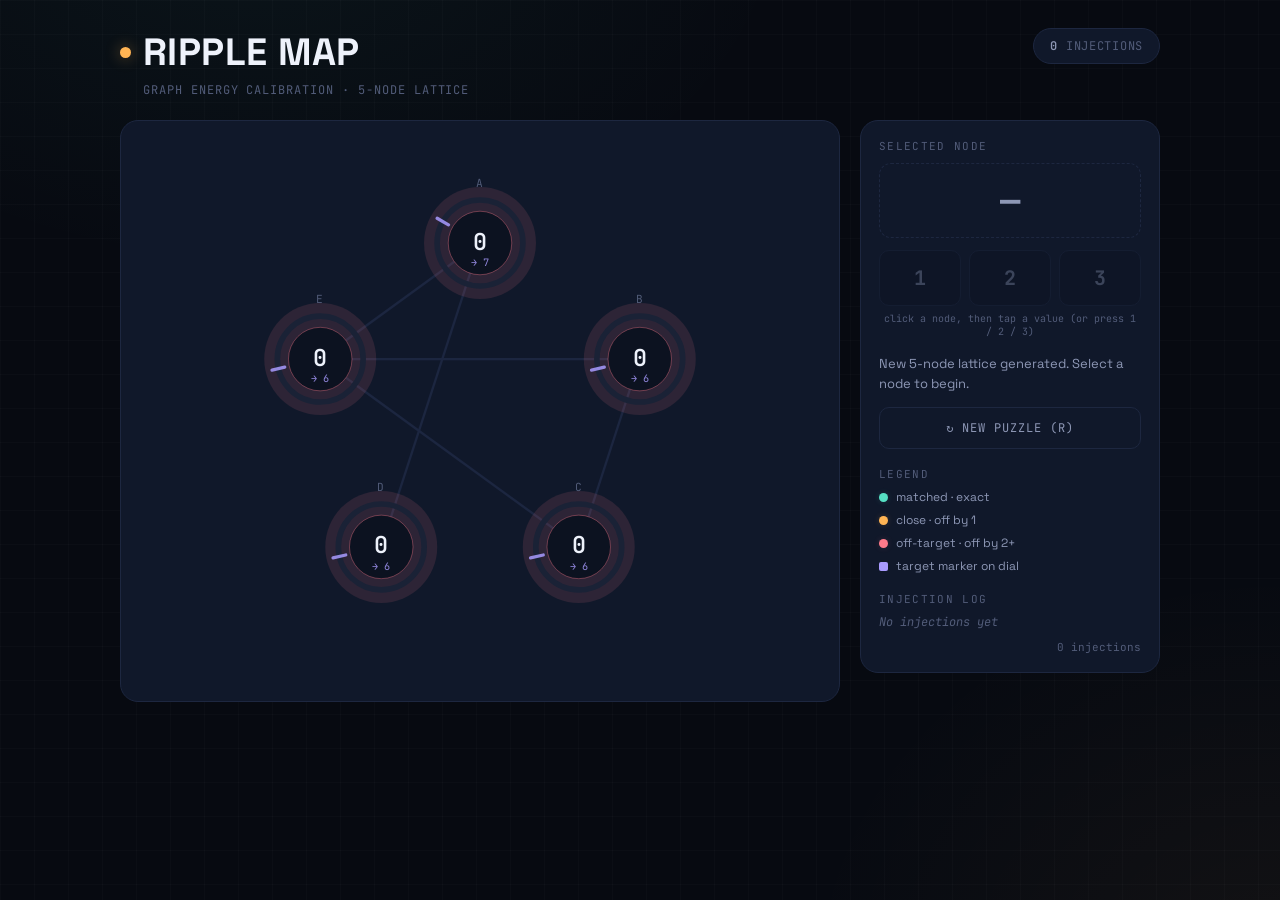
==== game.html @ c406c78c "Prototype" ====
<!DOCTYPE html>
<html lang="en">
<head>
<meta charset="UTF-8">
<meta name="viewport" content="width=device-width, initial-scale=1.0">
<title>RIPPLE MAP — Signal Calibration</title>
<style>
@import url('https://fonts.googleapis.com/css2?family=JetBrains+Mono:wght@400;500;600;700&family=Space+Grotesk:wght@500;600;700&display=swap');

:root{
  --void:#070a11;
  --deep:#0c1220;
  --panel:#10182a;
  --panel-edge:#1d2740;
  --grid:rgba(255,255,255,0.035);
  --hi:#eef2fb;
  --mid:#8d97b5;
  --dim:#525c79;
  --amber:#ffb454;
  --amber-soft:rgba(255,180,84,0.18);
  --cyan:#56e0c4;
  --cyan-soft:rgba(86,224,196,0.16);
  --coral:#ff7a8a;
  --coral-soft:rgba(255,122,138,0.16);
  --violet:#a99bff;
}

*{box-sizing:border-box;}

html,body{
  margin:0;
  min-height:100vh;
  background:
    radial-gradient(ellipse 900px 600px at 20% -10%, rgba(86,224,196,0.05), transparent 60%),
    radial-gradient(ellipse 800px 700px at 100% 110%, rgba(255,180,84,0.05), transparent 60%),
    var(--void);
  color:var(--hi);
  font-family:'Space Grotesk', system-ui, sans-serif;
}

body::before{
  content:"";
  position:fixed; inset:0; pointer-events:none; z-index:0;
  background-image:
    linear-gradient(var(--grid) 1px, transparent 1px),
    linear-gradient(90deg, var(--grid) 1px, transparent 1px);
  background-size:34px 34px;
  opacity:0.6;
}

.shell{
  position:relative; z-index:1;
  max-width:1080px;
  margin:0 auto;
  padding:28px 20px 60px;
}

header{
  display:flex;
  justify-content:space-between;
  align-items:flex-start;
  flex-wrap:wrap;
  gap:14px;
  margin-bottom:22px;
}

.title-block h1{
  margin:0;
  font-size:clamp(26px,4.2vw,38px);
  font-weight:700;
  letter-spacing:0.01em;
  display:flex;
  align-items:center;
  gap:12px;
}
.title-block h1::before{
  content:"";
  width:11px; height:11px; border-radius:50%;
  background:var(--amber);
  box-shadow:0 0 14px 3px var(--amber-soft);
  flex-shrink:0;
}
.title-block p{
  margin:6px 0 0 23px;
  font-family:'JetBrains Mono', monospace;
  font-size:12px;
  letter-spacing:0.08em;
  color:var(--dim);
  text-transform:uppercase;
}

.header-pill{
  font-family:'JetBrains Mono', monospace;
  font-size:12px;
  letter-spacing:0.06em;
  text-transform:uppercase;
  padding:9px 16px;
  border-radius:99px;
  border:1px solid var(--panel-edge);
  background:var(--panel);
  color:var(--dim);
  white-space:nowrap;
}
.header-pill span{ color:var(--mid); font-weight:600; }

/* ---- congrats modal ---- */
.modal-backdrop{
  position:fixed; inset:0; z-index:50;
  background:rgba(5,7,12,0.72);
  backdrop-filter:blur(3px);
  display:flex; align-items:center; justify-content:center;
  opacity:0; pointer-events:none;
  transition:opacity 0.25s;
  padding:20px;
}
.modal-backdrop.show{ opacity:1; pointer-events:auto; }

.modal-card{
  position:relative;
  width:100%; max-width:360px;
  background:var(--panel);
  border:1px solid rgba(86,224,196,0.35);
  border-radius:20px;
  padding:34px 32px 28px;
  text-align:center;
  transform:scale(0.92) translateY(6px);
  transition:transform 0.25s cubic-bezier(.2,.8,.2,1);
  box-shadow:0 0 70px rgba(86,224,196,0.14);
}
.modal-backdrop.show .modal-card{ transform:scale(1) translateY(0); }

.modal-close{
  position:absolute; top:12px; right:14px;
  background:none; border:none;
  color:var(--dim); font-size:20px; line-height:1;
  cursor:pointer; padding:4px;
  transition:color 0.2s;
}
.modal-close:hover{ color:var(--hi); }

.modal-icon{
  width:52px; height:52px; margin:0 auto 16px;
  border-radius:50%;
  background:var(--cyan-soft);
  border:1px solid rgba(86,224,196,0.4);
  color:var(--cyan);
  display:flex; align-items:center; justify-content:center;
  font-size:24px;
}

.modal-card h2{ margin:0 0 6px; font-size:23px; }
.modal-sub{ margin:0 0 22px; color:var(--mid); font-size:13px; line-height:1.5; }

.modal-stats{ display:flex; justify-content:center; gap:30px; margin-bottom:24px; }
.modal-stats .stat-num{
  display:block;
  font-family:'JetBrains Mono', monospace;
  font-size:30px; font-weight:700;
  color:var(--hi);
}
.modal-stats .stat-label{
  display:block; margin-top:4px;
  font-family:'JetBrains Mono', monospace;
  font-size:10px; letter-spacing:0.08em; text-transform:uppercase;
  color:var(--dim);
}

.modal-newpuzzle{
  width:100%;
  font-family:'JetBrains Mono', monospace;
  font-size:12px; letter-spacing:0.06em; text-transform:uppercase;
  padding:13px 0;
  border-radius:10px;
  border:1px solid rgba(86,224,196,0.4);
  background:rgba(86,224,196,0.08);
  color:var(--cyan);
  cursor:pointer;
  transition:background 0.2s;
}
.modal-newpuzzle:hover{ background:rgba(86,224,196,0.16); }

.layout{
  display:grid;
  grid-template-columns: 1fr 300px;
  gap:20px;
}
@media (max-width:760px){
  .layout{ grid-template-columns:1fr; }
  .panel{ order:2; }
  .graph-card{ order:1; }
}

.card{
  background:var(--panel);
  border:1px solid var(--panel-edge);
  border-radius:18px;
  padding:18px;
}

.graph-card{ display:flex; align-items:center; justify-content:center; padding:10px; }
.graph-card svg{ width:100%; height:auto; display:block; max-width:560px; }

/* graph elements */
.edge{ stroke:#1c2640; stroke-width:2.5; transition:stroke 0.25s, stroke-width 0.25s; }
.edge.active{ stroke:var(--amber); stroke-width:3.5; }

.node{ cursor:pointer; }
.node .track{ fill:none; stroke:#1a2236; stroke-width:6; }
.node .arc{
  fill:none; stroke-width:6; stroke-linecap:round;
  stroke:var(--mid);
  transform:rotate(-90deg);
  transition:stroke-dashoffset 0.45s cubic-bezier(.2,.8,.2,1), stroke 0.35s;
}
.node[data-status="good"] .arc{ stroke:var(--cyan); }
.node[data-status="mid"] .arc{ stroke:var(--amber); }
.node[data-status="bad"] .arc{ stroke:var(--coral); }

.node .tick{ stroke:var(--violet); stroke-width:3.5; stroke-linecap:round; opacity:0.85; }
.node .core{ fill:var(--deep); stroke:var(--panel-edge); stroke-width:1; transition:stroke 0.3s; }
.node[data-status="good"] .core{ stroke:rgba(86,224,196,0.4); }
.node[data-status="mid"] .core{ stroke:rgba(255,180,84,0.4); }
.node[data-status="bad"] .core{ stroke:rgba(255,122,138,0.4); }

.node .glow{ fill:var(--mid); opacity:0.12; transition:fill 0.35s; }
.node[data-status="good"] .glow{ fill:var(--cyan); }
.node[data-status="mid"] .glow{ fill:var(--amber); }
.node[data-status="bad"] .glow{ fill:var(--coral); }

.node .label{
  font-family:'JetBrains Mono', monospace;
  letter-spacing:0.1em;
  fill:var(--dim); text-anchor:middle;
}
.node .value{
  font-family:'JetBrains Mono', monospace;
  font-weight:600;
  fill:var(--hi); text-anchor:middle;
}
.node .target{
  font-family:'JetBrains Mono', monospace;
  fill:var(--violet); text-anchor:middle; opacity:0.85;
}

.selection-ring{
  fill:none; stroke:var(--amber); stroke-width:2;
  stroke-dasharray:4 7; opacity:0; transition:opacity 0.2s;
}
.node.selected .selection-ring{ opacity:1; animation:spin 7s linear infinite; }
@keyframes spin{ to{ transform:rotate(360deg); } }

.flash{ fill:var(--amber); opacity:0; pointer-events:none; }
.flash.go{ animation:flashpop 0.55s ease-out; }
@keyframes flashpop{
  0%{ opacity:0.55; transform:scale(0.6); }
  100%{ opacity:0; transform:scale(1.9); }
}

.pulse-dot{
  fill:var(--amber);
  filter:drop-shadow(0 0 5px var(--amber));
  transition:cx linear, cy linear, opacity linear;
}

/* panel */
.panel{ display:flex; flex-direction:column; gap:14px; }

.section-label{
  font-family:'JetBrains Mono', monospace;
  font-size:11px; letter-spacing:0.12em;
  color:var(--dim); text-transform:uppercase;
  margin:0 0 10px;
}

.selected-readout{
  font-family:'JetBrains Mono', monospace;
  font-size:34px; font-weight:700;
  text-align:center;
  color:var(--mid);
  border:1px dashed var(--panel-edge);
  border-radius:12px;
  padding:14px 0;
  margin-bottom:12px;
  transition:color 0.2s, border-color 0.2s;
}
.selected-readout.armed{ color:var(--amber); border-color:rgba(255,180,84,0.4); }

.energy-buttons{ display:grid; grid-template-columns:1fr 1fr 1fr; gap:8px; margin-bottom:6px; }
.energy-buttons button{
  font-family:'JetBrains Mono', monospace;
  font-size:20px; font-weight:700;
  padding:14px 0;
  border-radius:10px;
  border:1px solid var(--panel-edge);
  background:var(--deep);
  color:var(--mid);
  cursor:pointer;
  transition:transform 0.12s, border-color 0.2s, color 0.2s, background 0.2s;
}
.energy-buttons button:disabled{ opacity:0.35; cursor:not-allowed; }
.energy-buttons button:not(:disabled):hover{
  border-color:var(--amber); color:var(--amber); background:rgba(255,180,84,0.06);
}
.energy-buttons button:not(:disabled):active{ transform:scale(0.94); }
.key-hint{
  font-family:'JetBrains Mono', monospace;
  font-size:10px; color:var(--dim); text-align:center; margin:0 0 16px;
}

.message{ font-size:13px; color:var(--mid); line-height:1.5; min-height:38px; margin-bottom:14px; }

.newpuzzle{
  width:100%;
  font-family:'JetBrains Mono', monospace;
  font-size:12px; letter-spacing:0.08em; text-transform:uppercase;
  padding:12px 0;
  border-radius:10px;
  border:1px solid var(--panel-edge);
  background:transparent;
  color:var(--mid);
  cursor:pointer;
  transition:border-color 0.2s, color 0.2s;
  margin-bottom:18px;
}
.newpuzzle:hover{ border-color:var(--violet); color:var(--violet); }

.legend{ display:flex; flex-direction:column; gap:7px; margin-bottom:18px; }
.legend div{ display:flex; align-items:center; gap:8px; font-size:12px; color:var(--mid); }
.legend span.swatch{ width:9px; height:9px; border-radius:50%; flex-shrink:0; }

.log{
  font-family:'JetBrains Mono', monospace;
  font-size:12px;
  color:var(--dim);
  display:flex; flex-direction:column; gap:5px;
  max-height:120px;
  overflow-y:auto;
}
.log div{ display:flex; justify-content:space-between; }
.log div span.n{ color:var(--mid); }
.log .empty{ color:var(--dim); font-style:italic; }

.counter{
  font-family:'JetBrains Mono', monospace;
  font-size:11px; color:var(--dim);
  margin-top:10px;
  text-align:right;
}
</style>
</head>
<body>

<div class="shell">
  <header>
    <div class="title-block">
      <h1>RIPPLE MAP</h1>
      <p>Graph energy calibration · <span id="nodecount">?</span>-node lattice</p>
    </div>
    <div class="header-pill" id="headerPill"><span id="headerInjections">0</span> injections</div>
  </header>

  <div class="layout">
    <div class="card graph-card">
      <svg id="svg" viewBox="0 0 600 600">
        <g id="edges"></g>
        <g id="nodes"></g>
      </svg>
    </div>

    <div class="panel">
      <div class="card">
        <p class="section-label">Selected node</p>
        <div class="selected-readout" id="selreadout">—</div>
        <div class="energy-buttons">
          <button data-val="1" disabled>1</button>
          <button data-val="2" disabled>2</button>
          <button data-val="3" disabled>3</button>
        </div>
        <p class="key-hint">click a node, then tap a value (or press 1 / 2 / 3)</p>
        <div class="message" id="message">Select a node to begin calibration.</div>
        <button class="newpuzzle" id="newpuzzle">↻ New puzzle (R)</button>
        <p class="section-label" style="margin-bottom:8px;">Legend</p>
        <div class="legend">
          <div><span class="swatch" style="background:var(--cyan);box-shadow:0 0 6px var(--cyan-soft)"></span> matched · exact</div>
          <div><span class="swatch" style="background:var(--amber);box-shadow:0 0 6px var(--amber-soft)"></span> close · off by 1</div>
          <div><span class="swatch" style="background:var(--coral);box-shadow:0 0 6px var(--coral-soft)"></span> off-target · off by 2+</div>
          <div><span class="swatch" style="background:var(--violet);border-radius:2px;"></span> target marker on dial</div>
        </div>
        <p class="section-label" style="margin-bottom:8px;">Injection log</p>
        <div class="log" id="log"><div class="empty">No injections yet</div></div>
        <div class="counter" id="counter">0 injections</div>
      </div>
    </div>
  </div>
</div>

<div class="modal-backdrop" id="modalBackdrop">
  <div class="modal-card">
    <button class="modal-close" id="modalClose" aria-label="Close">×</button>
    <div class="modal-icon">✓</div>
    <h2>Calibrated</h2>
    <p class="modal-sub">Every node in the lattice matched its target.</p>
    <div class="modal-stats">
      <div>
        <span class="stat-num" id="statInjections">0</span>
        <span class="stat-label">injections</span>
      </div>
      <div>
        <span class="stat-num" id="statNodes">0</span>
        <span class="stat-label">nodes</span>
      </div>
    </div>
    <button class="modal-newpuzzle" id="modalNewPuzzle">↻ New puzzle</button>
  </div>
</div>

<script>
const MIN_NODES = 5;
const MAX_NODES = 8;
const STAGE_MS = 230;

let LABELS = [];
let EDGES = {};
let POS = {};
let R_OUTER = 46;
let R_CORE = 34;
let CIRC = 2 * Math.PI * R_OUTER;

let target = {}, state = {}, maxScale = 1;
let selected = null;
let injections = 0;
let log = [];
let alreadySolved = false;

function shuffle(arr){
  for(let i=arr.length-1;i>0;i--){
    const j = Math.floor(Math.random()*(i+1));
    [arr[i],arr[j]] = [arr[j],arr[i]];
  }
  return arr;
}

// ---------- graph generation (variable size, randomly connected) ----------
function buildGraphTopology(n){
  const allLetters = "ABCDEFGHIJ";
  const labels = allLetters.slice(0, n).split("");
  const adj = {};
  labels.forEach(l => adj[l] = []);
  const edgeKeys = new Set();

  function addEdge(a,b){
    const key = [a,b].sort().join("-");
    if(edgeKeys.has(key)) return false;
    edgeKeys.add(key);
    adj[a].push(b);
    adj[b].push(a);
    return true;
  }

  // random spanning tree -> guarantees full connectivity
  const order = shuffle([...labels]);
  for(let i=1;i<order.length;i++){
    const a = order[i];
    const b = order[Math.floor(Math.random()*i)];
    addEdge(a,b);
  }

  // sprinkle in extra edges so the graph isn't just a bare tree
  const extra = Math.max(1, Math.floor(n/3));
  let added = 0, attempts = 0;
  while(added < extra && attempts < extra*10){
    attempts++;
    const a = labels[Math.floor(Math.random()*n)];
    const b = labels[Math.floor(Math.random()*n)];
    if(a === b) continue;
    if(addEdge(a,b)) added++;
  }

  return { labels, adj };
}

function computeLayout(labels){
  const n = labels.length;
  const cx = 300, cy = 300;
  const R = Math.min(230, 130 + n*10);
  const pos = {};
  labels.forEach((l,i) => {
    const ang = (i/n)*Math.PI*2 - Math.PI/2;
    pos[l] = { x: cx + R*Math.cos(ang), y: cy + R*Math.sin(ang) };
  });
  return pos;
}

function bfsDist(source){
  const dist = {};
  LABELS.forEach(l => dist[l] = null);
  dist[source] = 0;
  const q = [source];
  while(q.length){
    const u = q.shift();
    for(const v of EDGES[u]){
      if(dist[v] === null){
        dist[v] = dist[u] + 1;
        q.push(v);
      }
    }
  }
  return dist;
}

function bfsParent(source){
  const dist = {}, parent = {};
  LABELS.forEach(l => dist[l] = null);
  dist[source] = 0;
  const q = [source];
  while(q.length){
    const u = q.shift();
    for(const v of EDGES[u]){
      if(dist[v] === null){
        dist[v] = dist[u] + 1;
        parent[v] = u;
        q.push(v);
      }
    }
  }
  return { dist, parent };
}

// linear falloff: each hop away costs exactly 1 unit, floored at 0
function contribution(value, dist){
  return Math.max(value - dist, 0);
}

function applyRipple(obj, node, value){
  const dist = bfsDist(node);
  for(const n of LABELS){
    obj[n] += contribution(value, dist[n]);
  }
}

function generatePuzzle(){
  target = {}; state = {};
  LABELS.forEach(l => { target[l] = 0; state[l] = 0; });

  const injectionCount = LABELS.length + 3;
  for(let i=0;i<injectionCount;i++){
    const node = LABELS[Math.floor(Math.random()*LABELS.length)];
    const val = 1 + Math.floor(Math.random()*3);
    applyRipple(target, node, val);
  }
  maxScale = Math.max(...Object.values(target), 1) * 1.2;
}

function errorOf(n){ return Math.abs(state[n] - target[n]); }
function statusOf(n){
  const e = errorOf(n);
  if(e === 0) return "good";
  if(e === 1) return "mid";
  return "bad";
}
function solved(){ return LABELS.every(n => state[n] === target[n]); }

// ---------- DOM ----------
const svgEdges = document.getElementById("edges");
const svgNodes = document.getElementById("nodes");
const svgRoot = document.getElementById("svg");

function buildGraphDOM(){
  svgEdges.innerHTML = "";
  svgNodes.innerHTML = "";

  // node sizing scales down as the lattice grows, to avoid overlap
  const n = LABELS.length;
  const R = Math.min(230, 130 + n*10);
  const chord = 2 * R * Math.sin(Math.PI / n);
  R_OUTER = Math.max(24, Math.min(46, chord * 0.36));
  R_CORE = R_OUTER * 0.74;
  CIRC = 2 * Math.PI * R_OUTER;
  const scale = R_OUTER / 46;

  const drawn = new Set();
  for(const a of LABELS){
    for(const b of EDGES[a]){
      const key = [a,b].sort().join("-");
      if(drawn.has(key)) continue;
      drawn.add(key);
      const line = document.createElementNS("http://www.w3.org/2000/svg","line");
      line.setAttribute("class","edge");
      line.setAttribute("data-key", key);
      line.setAttribute("x1", POS[a].x); line.setAttribute("y1", POS[a].y);
      line.setAttribute("x2", POS[b].x); line.setAttribute("y2", POS[b].y);
      svgEdges.appendChild(line);
    }
  }

  for(const l of LABELS){
    const {x,y} = POS[l];
    const g = document.createElementNS("http://www.w3.org/2000/svg","g");
    g.setAttribute("class","node");
    g.setAttribute("data-id", l);
    g.setAttribute("transform", `translate(${x},${y})`);

    g.innerHTML = `
      <circle class="glow" r="${R_OUTER+14}"></circle>
      <circle class="selection-ring" r="${R_OUTER+9}"></circle>
      <circle class="track" r="${R_OUTER}"></circle>
      <circle class="arc" r="${R_OUTER}" stroke-dasharray="${CIRC}" stroke-dashoffset="${CIRC}"></circle>
      <line class="tick" x1="0" y1="${-R_OUTER+6}" x2="0" y2="${-R_OUTER-6}"></line>
      <circle class="core" r="${R_CORE}"></circle>
      <circle class="flash" r="${R_CORE}"></circle>
      <text class="label" y="${-R_OUTER-14}" style="font-size:${Math.max(10,12*scale)}px">${l}</text>
      <text class="value" y="${7*scale}" style="font-size:${Math.max(14,25*scale)}px">0</text>
      <text class="target" y="${25*scale}" style="font-size:${Math.max(9,11*scale)}px">→ 0</text>
    `;
    g.addEventListener("click", () => selectNode(l));
    svgNodes.appendChild(g);
  }
}

function angleToPoint(fraction, radius){
  const ang = fraction * Math.PI * 2 - Math.PI/2;
  return { x: radius*Math.cos(ang), y: radius*Math.sin(ang) };
}

function updateNodeVisual(n){
  const g = svgNodes.querySelector(`[data-id="${n}"]`);
  const status = statusOf(n);
  g.setAttribute("data-status", status);

  const fraction = Math.max(0, Math.min(1, state[n] / maxScale));
  g.querySelector(".arc").setAttribute("stroke-dashoffset", CIRC - fraction*CIRC);

  const tFraction = Math.max(0, Math.min(1, target[n] / maxScale));
  const p1 = angleToPoint(tFraction, R_OUTER-7);
  const p2 = angleToPoint(tFraction, R_OUTER+7);
  const tick = g.querySelector(".tick");
  tick.setAttribute("x1", p1.x); tick.setAttribute("y1", p1.y);
  tick.setAttribute("x2", p2.x); tick.setAttribute("y2", p2.y);

  g.querySelector(".value").textContent = state[n];
  g.querySelector(".target").textContent = "→ " + target[n];
}

function updateAll(){
  LABELS.forEach(updateNodeVisual);
}

function showCongrats(){
  document.getElementById("statInjections").textContent = injections;
  document.getElementById("statNodes").textContent = LABELS.length;
  document.getElementById("modalBackdrop").classList.add("show");
}

function hideCongrats(){
  document.getElementById("modalBackdrop").classList.remove("show");
}

function selectNode(n){
  selected = n;
  document.querySelectorAll(".node").forEach(g => {
    g.classList.toggle("selected", g.getAttribute("data-id") === n);
  });
  document.getElementById("selreadout").textContent = n;
  document.getElementById("selreadout").classList.add("armed");
  document.querySelectorAll(".energy-buttons button").forEach(b => b.disabled = false);
  setMessage(`Node ${n} selected. Choose 1, 2, or 3 to inject energy.`);
}

function setMessage(msg){ document.getElementById("message").textContent = msg; }

function flashNode(n){
  const g = svgNodes.querySelector(`[data-id="${n}"]`);
  const flash = g.querySelector(".flash");
  flash.classList.remove("go");
  void flash.offsetWidth;
  flash.classList.add("go");
}

function flashEdge(a,b){
  const key = [a,b].sort().join("-");
  const line = svgEdges.querySelector(`[data-key="${key}"]`);
  if(!line) return;
  line.classList.add("active");
  setTimeout(() => line.classList.remove("active"), STAGE_MS);
}

function spawnPulseDot(a, b, duration){
  const dot = document.createElementNS("http://www.w3.org/2000/svg","circle");
  dot.setAttribute("class","pulse-dot");
  dot.setAttribute("r", Math.max(4, R_OUTER*0.13));
  dot.setAttribute("cx", POS[a].x);
  dot.setAttribute("cy", POS[a].y);
  dot.style.transitionDuration = duration + "ms";
  svgRoot.appendChild(dot);
  requestAnimationFrame(() => {
    dot.setAttribute("cx", POS[b].x);
    dot.setAttribute("cy", POS[b].y);
  });
  setTimeout(() => dot.remove(), duration + 40);
}

function logInjection(node, value){
  injections++;
  log.unshift({node, value});
  if(log.length > 6) log.pop();
  const el = document.getElementById("log");
  el.innerHTML = log.map(item =>
    `<div><span class="n">${item.node}</span><span>+${item.value} energy</span></div>`
  ).join("");
  document.getElementById("counter").textContent = injections + (injections === 1 ? " injection" : " injections");
  document.getElementById("headerInjections").textContent = injections;
}

function inject(node, value){
  const {dist, parent} = bfsParent(node);
  // anything farther than `value` hops gets zero contribution — no point animating it
  const reach = LABELS.filter(n => dist[n] !== null && dist[n] <= value);
  const maxDist = Math.max(...reach.map(n => dist[n]));

  for(const n of reach){
    const d = dist[n];
    setTimeout(() => {
      state[n] += contribution(value, d);
      updateNodeVisual(n);
      flashNode(n);
      if(d > 0) flashEdge(parent[n], n);
    }, d * STAGE_MS);
    if(d > 0){
      setTimeout(() => spawnPulseDot(parent[n], n, STAGE_MS), (d-1) * STAGE_MS);
    }
  }

  logInjection(node, value);

  setTimeout(() => {
    if(solved() && !alreadySolved){
      alreadySolved = true;
      setMessage("Calibrated — every node matches its target.");
      showCongrats();
    } else if(!solved()){
      setMessage(`Injected ${value} energy at node ${node}.`);
    }
  }, maxDist * STAGE_MS + 60);
}

document.querySelectorAll(".energy-buttons button").forEach(btn => {
  btn.addEventListener("click", () => {
    if(selected) inject(selected, parseInt(btn.getAttribute("data-val")));
  });
});

document.getElementById("newpuzzle").addEventListener("click", resetGame);
document.getElementById("modalNewPuzzle").addEventListener("click", resetGame);
document.getElementById("modalClose").addEventListener("click", hideCongrats);
document.getElementById("modalBackdrop").addEventListener("click", (e) => {
  if(e.target.id === "modalBackdrop") hideCongrats();
});

document.addEventListener("keydown", (e) => {
  if(e.key.toLowerCase() === "r"){ resetGame(); return; }
  if(e.key === "Escape"){ hideCongrats(); return; }
  if(["1","2","3"].includes(e.key) && selected){
    inject(selected, parseInt(e.key));
  }
});

function resetGame(){
  const n = MIN_NODES + Math.floor(Math.random() * (MAX_NODES - MIN_NODES + 1));
  const topo = buildGraphTopology(n);
  LABELS = topo.labels;
  EDGES = topo.adj;
  POS = computeLayout(LABELS);

  buildGraphDOM();
  generatePuzzle();

  selected = null;
  injections = 0;
  log = [];
  alreadySolved = false;
  hideCongrats();

  document.getElementById("nodecount").textContent = n;
  document.getElementById("headerInjections").textContent = "0";
  document.getElementById("selreadout").textContent = "—";
  document.getElementById("selreadout").classList.remove("armed");
  document.querySelectorAll(".energy-buttons button").forEach(b => b.disabled = true);
  document.getElementById("log").innerHTML = `<div class="empty">No injections yet</div>`;
  document.getElementById("counter").textContent = "0 injections";
  setMessage(`New ${n}-node lattice generated. Select a node to begin.`);
  updateAll();
}

resetGame();
</script>
</body>
</html>
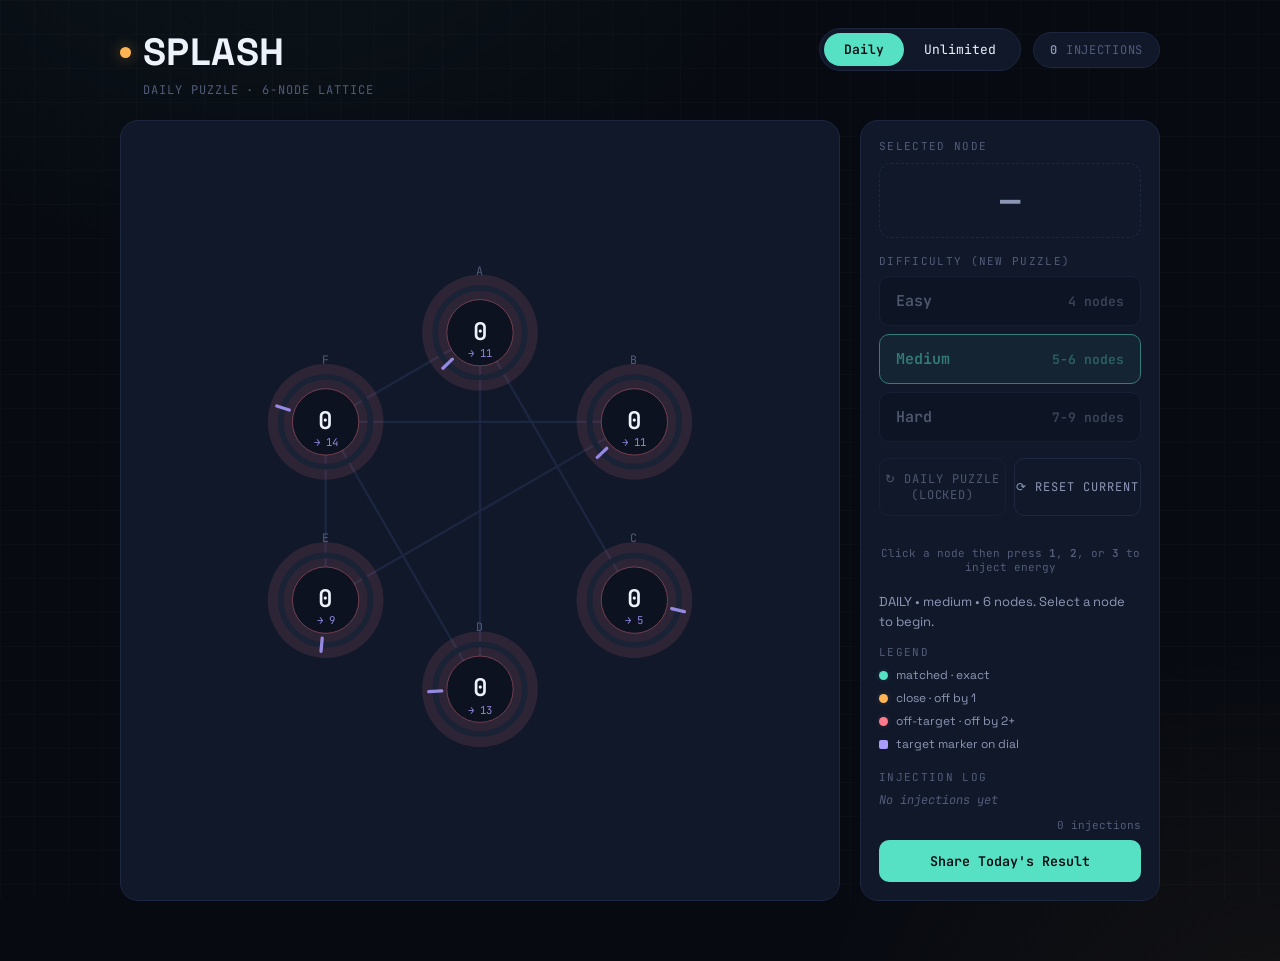
==== commit 8726f07c: "switching" ====
--- a/game.html
+++ b/game.html
@@ -3,7 +3,7 @@
 <head>
 <meta charset="UTF-8">
 <meta name="viewport" content="width=device-width, initial-scale=1.0">
-<title>RIPPLE MAP — Signal Calibration</title>
+<title>SPLASH</title>
 <style>
 @import url('https://fonts.googleapis.com/css2?family=JetBrains+Mono:wght@400;500;600;700&family=Space+Grotesk:wght@500;600;700&display=swap');
 
@@ -89,6 +89,27 @@
   text-transform:uppercase;
 }
 
+.mode-toggle {
+  display: flex;
+  background: var(--panel);
+  border: 1px solid var(--panel-edge);
+  border-radius: 99px;
+  padding: 4px;
+}
+.mode-btn {
+  padding: 8px 20px;
+  border-radius: 99px;
+  font-family: 'JetBrains Mono', monospace;
+  font-size: 13px;
+  cursor: pointer;
+  transition: all 0.2s;
+}
+.mode-btn.active {
+  background: var(--cyan);
+  color: #070a11;
+  font-weight: 600;
+}
+
 .header-pill{
   font-family:'JetBrains Mono', monospace;
   font-size:12px;
@@ -285,29 +306,62 @@
 }
 .selected-readout.armed{ color:var(--amber); border-color:rgba(255,180,84,0.4); }
 
-.energy-buttons{ display:grid; grid-template-columns:1fr 1fr 1fr; gap:8px; margin-bottom:6px; }
-.energy-buttons button{
-  font-family:'JetBrains Mono', monospace;
-  font-size:20px; font-weight:700;
-  padding:14px 0;
+.difficulty-select{
+  display:flex;
+  flex-direction:column;
+  gap:8px;
+  margin-bottom:16px;
+}
+
+.difficulty-btn{
+  font-family:'JetBrains Mono', monospace;
+  font-size:15px;
+  font-weight:600;
+  padding:14px 16px;
   border-radius:10px;
   border:1px solid var(--panel-edge);
   background:var(--deep);
   color:var(--mid);
   cursor:pointer;
-  transition:transform 0.12s, border-color 0.2s, color 0.2s, background 0.2s;
-}
-.energy-buttons button:disabled{ opacity:0.35; cursor:not-allowed; }
-.energy-buttons button:not(:disabled):hover{
-  border-color:var(--amber); color:var(--amber); background:rgba(255,180,84,0.06);
-}
-.energy-buttons button:not(:disabled):active{ transform:scale(0.94); }
-.key-hint{
-  font-family:'JetBrains Mono', monospace;
-  font-size:10px; color:var(--dim); text-align:center; margin:0 0 16px;
-}
-
-.message{ font-size:13px; color:var(--mid); line-height:1.5; min-height:38px; margin-bottom:14px; }
+  transition:all 0.2s;
+  text-align:left;
+  display:flex;
+  justify-content:space-between;
+  align-items:center;
+}
+
+.difficulty-btn:hover{
+  border-color:var(--amber);
+  color:var(--amber);
+  background:rgba(255,180,84,0.06);
+}
+
+.difficulty-btn.active{
+  border-color:var(--cyan);
+  color:var(--cyan);
+  background:rgba(86,224,196,0.12);
+}
+
+.difficulty-btn .nodes{
+  font-size:13px;
+  opacity:0.7;
+}
+
+.energy-hint{
+  font-family:'JetBrains Mono', monospace;
+  font-size:11px;
+  color:var(--dim);
+  text-align:center;
+  margin:12px 0 18px;
+}
+
+.message{ 
+  font-size:13px; 
+  color:var(--mid); 
+  line-height:1.5; 
+  min-height:38px; 
+  margin-bottom:14px; 
+}
 
 .newpuzzle{
   width:100%;
@@ -346,6 +400,19 @@
   margin-top:10px;
   text-align:right;
 }
+
+.share-btn {
+  width: 100%;
+  padding: 12px;
+  background: var(--cyan);
+  color: #070a11;
+  border: none;
+  border-radius: 10px;
+  font-family: 'JetBrains Mono', monospace;
+  font-weight: 600;
+  cursor: pointer;
+  margin-top: 8px;
+}
 </style>
 </head>
 <body>
@@ -353,10 +420,16 @@
 <div class="shell">
   <header>
     <div class="title-block">
-      <h1>RIPPLE MAP</h1>
-      <p>Graph energy calibration · <span id="nodecount">?</span>-node lattice</p>
+      <h1>SPLASH</h1>
+      <p id="modeTitle">Daily Puzzle · <span id="nodecount">?</span>-node lattice</p>
     </div>
-    <div class="header-pill" id="headerPill"><span id="headerInjections">0</span> injections</div>
+    <div style="display:flex; gap:12px; align-items:center;">
+      <div class="mode-toggle" id="modeToggle">
+        <div class="mode-btn active" data-mode="daily">Daily</div>
+        <div class="mode-btn" data-mode="unlimited">Unlimited</div>
+      </div>
+      <div class="header-pill" id="headerPill"><span id="headerInjections">0</span> injections</div>
+    </div>
   </header>
 
   <div class="layout">
@@ -371,14 +444,32 @@
       <div class="card">
         <p class="section-label">Selected node</p>
         <div class="selected-readout" id="selreadout">—</div>
-        <div class="energy-buttons">
-          <button data-val="1" disabled>1</button>
-          <button data-val="2" disabled>2</button>
-          <button data-val="3" disabled>3</button>
+        
+        <p class="section-label" style="margin:16px 0 8px;">Difficulty (New Puzzle)</p>
+        <div class="difficulty-select" id="difficultySelect">
+          <button class="difficulty-btn active" data-diff="easy">
+            <span>Easy</span>
+            <span class="nodes">4 nodes</span>
+          </button>
+          <button class="difficulty-btn" data-diff="medium">
+            <span>Medium</span>
+            <span class="nodes">5-6 nodes</span>
+          </button>
+          <button class="difficulty-btn" data-diff="hard">
+            <span>Hard</span>
+            <span class="nodes">7-9 nodes</span>
+          </button>
         </div>
-        <p class="key-hint">click a node, then tap a value (or press 1 / 2 / 3)</p>
+
+        <div style="display:flex; gap:8px; margin-bottom:12px;">
+            <button class="newpuzzle" id="newpuzzle" style="flex:1">↻ New Puzzle</button>
+            <button class="newpuzzle" id="resetCurrent" style="flex:1">⟳ Reset Current</button>
+        </div>
+
+        <p class="energy-hint">Click a node then press <strong>1</strong>, <strong>2</strong>, or <strong>3</strong> to inject energy</p>
+        
         <div class="message" id="message">Select a node to begin calibration.</div>
-        <button class="newpuzzle" id="newpuzzle">↻ New puzzle (R)</button>
+        
         <p class="section-label" style="margin-bottom:8px;">Legend</p>
         <div class="legend">
           <div><span class="swatch" style="background:var(--cyan);box-shadow:0 0 6px var(--cyan-soft)"></span> matched · exact</div>
@@ -386,9 +477,12 @@
           <div><span class="swatch" style="background:var(--coral);box-shadow:0 0 6px var(--coral-soft)"></span> off-target · off by 2+</div>
           <div><span class="swatch" style="background:var(--violet);border-radius:2px;"></span> target marker on dial</div>
         </div>
+        
         <p class="section-label" style="margin-bottom:8px;">Injection log</p>
         <div class="log" id="log"><div class="empty">No injections yet</div></div>
         <div class="counter" id="counter">0 injections</div>
+
+        <button id="shareBtn" class="share-btn">Share Today's Result</button>
       </div>
     </div>
   </div>
@@ -415,9 +509,9 @@
 </div>
 
 <script>
-const MIN_NODES = 5;
-const MAX_NODES = 8;
-const STAGE_MS = 230;
+const MIN_NODES_EASY = 4; const MAX_NODES_EASY = 4;
+const MIN_NODES_MED = 5;  const MAX_NODES_MED = 6;
+const MIN_NODES_HARD = 7; const MAX_NODES_HARD = 9;
 
 let LABELS = [];
 let EDGES = {};
@@ -431,6 +525,17 @@
 let injections = 0;
 let log = [];
 let alreadySolved = false;
+let currentDifficulty = "medium";
+let currentMode = "daily";
+
+// Seeded random for Daily consistency
+function seededRandom(seed) {
+  let s = seed;
+  return () => {
+    s = Math.sin(s) * 10000;
+    return s - Math.floor(s);
+  };
+}
 
 function shuffle(arr){
   for(let i=arr.length-1;i>0;i--){
@@ -440,9 +545,8 @@
   return arr;
 }
 
-// ---------- graph generation (variable size, randomly connected) ----------
 function buildGraphTopology(n){
-  const allLetters = "ABCDEFGHIJ";
+  const allLetters = "ABCDEFGHIJKL";
   const labels = allLetters.slice(0, n).split("");
   const adj = {};
   labels.forEach(l => adj[l] = []);
@@ -457,7 +561,7 @@
     return true;
   }
 
-  // random spanning tree -> guarantees full connectivity
+  // spanning tree
   const order = shuffle([...labels]);
   for(let i=1;i<order.length;i++){
     const a = order[i];
@@ -465,10 +569,10 @@
     addEdge(a,b);
   }
 
-  // sprinkle in extra edges so the graph isn't just a bare tree
-  const extra = Math.max(1, Math.floor(n/3));
+  // extra edges
+  const extra = Math.max(2, Math.floor(n/3));
   let added = 0, attempts = 0;
-  while(added < extra && attempts < extra*10){
+  while(added < extra && attempts < extra*15){
     attempts++;
     const a = labels[Math.floor(Math.random()*n)];
     const b = labels[Math.floor(Math.random()*n)];
@@ -482,7 +586,7 @@
 function computeLayout(labels){
   const n = labels.length;
   const cx = 300, cy = 300;
-  const R = Math.min(230, 130 + n*10);
+  const R = Math.min(235, 125 + n*11);
   const pos = {};
   labels.forEach((l,i) => {
     const ang = (i/n)*Math.PI*2 - Math.PI/2;
@@ -510,7 +614,7 @@
 
 function bfsParent(source){
   const dist = {}, parent = {};
-  LABELS.forEach(l => dist[l] = null);
+  LABELS.forEach(l => { dist[l] = null; parent[l] = null; });
   dist[source] = 0;
   const q = [source];
   while(q.length){
@@ -526,7 +630,6 @@
   return { dist, parent };
 }
 
-// linear falloff: each hop away costs exactly 1 unit, floored at 0
 function contribution(value, dist){
   return Math.max(value - dist, 0);
 }
@@ -539,17 +642,41 @@
 }
 
 function generatePuzzle(){
-  target = {}; state = {};
-  LABELS.forEach(l => { target[l] = 0; state[l] = 0; });
-
-  const injectionCount = LABELS.length + 3;
-  for(let i=0;i<injectionCount;i++){
-    const node = LABELS[Math.floor(Math.random()*LABELS.length)];
-    const val = 1 + Math.floor(Math.random()*3);
+  target = {}; 
+  state = {};
+  
+  // Important: Initialize with 0 first
+  LABELS.forEach(l => { 
+    target[l] = 0; 
+    state[l] = 0; 
+  });
+
+  if (LABELS.length === 0) return; // safety
+
+  let injectionCount;
+  let maxInjectionValue = 3;
+
+  if(currentDifficulty === "easy"){
+    injectionCount = LABELS.length + 2;
+    maxInjectionValue = 2;
+  } else if(currentDifficulty === "medium"){
+    injectionCount = Math.floor(LABELS.length * 1.4) + 3;
+  } else {
+    injectionCount = Math.floor(LABELS.length * 1.8) + 5;
+  }
+
+  // Use a local random to avoid seeding conflicts
+  const localRandom = Math.random;
+
+  for(let i = 0; i < injectionCount; i++){
+    const node = LABELS[Math.floor(localRandom()*LABELS.length)];
+    const val = 1 + Math.floor(localRandom()*maxInjectionValue);
     applyRipple(target, node, val);
   }
-  maxScale = Math.max(...Object.values(target), 1) * 1.2;
-}
+
+  maxScale = Math.max(...Object.values(target), 1) * 1.25 || 10;
+}
+
 
 function errorOf(n){ return Math.abs(state[n] - target[n]); }
 function statusOf(n){
@@ -569,11 +696,10 @@
   svgEdges.innerHTML = "";
   svgNodes.innerHTML = "";
 
-  // node sizing scales down as the lattice grows, to avoid overlap
   const n = LABELS.length;
-  const R = Math.min(230, 130 + n*10);
+  const R = Math.min(235, 125 + n*11);
   const chord = 2 * R * Math.sin(Math.PI / n);
-  R_OUTER = Math.max(24, Math.min(46, chord * 0.36));
+  R_OUTER = Math.max(22, Math.min(48, chord * 0.37));
   R_CORE = R_OUTER * 0.74;
   CIRC = 2 * Math.PI * R_OUTER;
   const scale = R_OUTER / 46;
@@ -624,6 +750,7 @@
 
 function updateNodeVisual(n){
   const g = svgNodes.querySelector(`[data-id="${n}"]`);
+  if(!g) return;
   const status = statusOf(n);
   g.setAttribute("data-status", status);
 
@@ -648,6 +775,18 @@
 function showCongrats(){
   document.getElementById("statInjections").textContent = injections;
   document.getElementById("statNodes").textContent = LABELS.length;
+  
+  const modalNewBtn = document.getElementById("modalNewPuzzle");
+  if (currentMode === "daily") {
+    modalNewBtn.textContent = "✅ Daily Complete";
+    modalNewBtn.style.pointerEvents = "none";
+    modalNewBtn.style.opacity = "0.6";
+  } else {
+    modalNewBtn.textContent = "↻ New Puzzle";
+    modalNewBtn.style.pointerEvents = "auto";
+    modalNewBtn.style.opacity = "1";
+  }
+
   document.getElementById("modalBackdrop").classList.add("show");
 }
 
@@ -657,19 +796,26 @@
 
 function selectNode(n){
   selected = n;
+  
+  // Clear all selections first
   document.querySelectorAll(".node").forEach(g => {
-    g.classList.toggle("selected", g.getAttribute("data-id") === n);
+    g.classList.remove("selected");
   });
+  
+  // Add to the new one
+  const nodeEl = document.querySelector(`.node[data-id="${n}"]`);
+  if (nodeEl) nodeEl.classList.add("selected");
+
   document.getElementById("selreadout").textContent = n;
   document.getElementById("selreadout").classList.add("armed");
-  document.querySelectorAll(".energy-buttons button").forEach(b => b.disabled = false);
-  setMessage(`Node ${n} selected. Choose 1, 2, or 3 to inject energy.`);
+  setMessage(`Node ${n} selected. Press 1, 2, or 3 to inject energy.`);
 }
 
 function setMessage(msg){ document.getElementById("message").textContent = msg; }
 
 function flashNode(n){
   const g = svgNodes.querySelector(`[data-id="${n}"]`);
+  if(!g) return;
   const flash = g.querySelector(".flash");
   flash.classList.remove("go");
   void flash.offsetWidth;
@@ -681,7 +827,7 @@
   const line = svgEdges.querySelector(`[data-key="${key}"]`);
   if(!line) return;
   line.classList.add("active");
-  setTimeout(() => line.classList.remove("active"), STAGE_MS);
+  setTimeout(() => line.classList.remove("active"), 230);
 }
 
 function spawnPulseDot(a, b, duration){
@@ -713,9 +859,8 @@
 
 function inject(node, value){
   const {dist, parent} = bfsParent(node);
-  // anything farther than `value` hops gets zero contribution — no point animating it
   const reach = LABELS.filter(n => dist[n] !== null && dist[n] <= value);
-  const maxDist = Math.max(...reach.map(n => dist[n]));
+  const maxDist = Math.max(...reach.map(n => dist[n] || 0));
 
   for(const n of reach){
     const d = dist[n];
@@ -724,9 +869,9 @@
       updateNodeVisual(n);
       flashNode(n);
       if(d > 0) flashEdge(parent[n], n);
-    }, d * STAGE_MS);
+    }, d * 230);
     if(d > 0){
-      setTimeout(() => spawnPulseDot(parent[n], n, STAGE_MS), (d-1) * STAGE_MS);
+      setTimeout(() => spawnPulseDot(parent[n], n, 230), (d-1) * 230);
     }
   }
 
@@ -740,57 +885,201 @@
     } else if(!solved()){
       setMessage(`Injected ${value} energy at node ${node}.`);
     }
-  }, maxDist * STAGE_MS + 60);
-}
-
-document.querySelectorAll(".energy-buttons button").forEach(btn => {
-  btn.addEventListener("click", () => {
-    if(selected) inject(selected, parseInt(btn.getAttribute("data-val")));
+  }, maxDist * 230 + 80);
+}
+
+// Mode Toggle
+// ==================== MODE & DIFFICULTY HANDLING ====================
+function updateUILockState(){
+  const isDaily = currentMode === "daily";
+  
+  // Difficulty buttons
+  document.querySelectorAll('.difficulty-btn').forEach(b => {
+    const isMedium = b.dataset.diff === "medium";
+    b.style.pointerEvents = isDaily ? "none" : "auto";
+    b.style.opacity = isDaily ? "0.5" : "1";
+    
+    // Force Medium as active in Daily mode
+    if (isDaily) {
+      if (isMedium) b.classList.add('active');
+      else b.classList.remove('active');
+    }
+  });
+
+  // New Puzzle button
+  const newPuzzleBtn = document.getElementById("newpuzzle");
+  if (newPuzzleBtn) {
+    newPuzzleBtn.style.pointerEvents = isDaily ? "none" : "auto";
+    newPuzzleBtn.style.opacity = isDaily ? "0.5" : "1";
+    newPuzzleBtn.textContent = isDaily ? "↻ Daily Puzzle (Locked)" : "↻ New Puzzle";
+  }
+}
+
+// Mode Toggle
+document.querySelectorAll('.mode-btn').forEach(btn => {
+  btn.addEventListener('click', () => {
+    document.querySelectorAll('.mode-btn').forEach(b => b.classList.remove('active'));
+    btn.classList.add('active');
+    currentMode = btn.dataset.mode;
+    updateUILockState();
+    resetGame();
   });
 });
-
-document.getElementById("newpuzzle").addEventListener("click", resetGame);
-document.getElementById("modalNewPuzzle").addEventListener("click", resetGame);
-document.getElementById("modalClose").addEventListener("click", hideCongrats);
+// Difficulty buttons
+document.querySelectorAll('.difficulty-btn').forEach(btn => {
+  btn.addEventListener('click', () => {
+    if (currentMode === "daily") return; // locked
+    document.querySelectorAll('.difficulty-btn').forEach(b => b.classList.remove('active'));
+    btn.classList.add('active');
+    currentDifficulty = btn.dataset.diff;
+  });
+});
+document.getElementById("newpuzzle").addEventListener("click", () => {
+  if (currentMode === "daily") {
+    setMessage("Daily puzzle is fixed. It updates at 3 AM EST.");
+    return;
+  }
+  resetGame();
+});
+document.getElementById("resetCurrent").addEventListener("click", resetCurrentPuzzle);
+document.getElementById("modalNewPuzzle").addEventListener("click", () => {
+  hideCongrats();
+  if (currentMode === "daily") {
+    setMessage("Daily puzzle completed! Come back tomorrow at 3 AM EST for the next one.");
+    return;
+  }
+  resetGame();
+});document.getElementById("modalClose").addEventListener("click", hideCongrats);
 document.getElementById("modalBackdrop").addEventListener("click", (e) => {
   if(e.target.id === "modalBackdrop") hideCongrats();
 });
 
+document.getElementById("shareBtn").addEventListener("click", () => {
+  const date = new Date().toISOString().slice(0,10);
+  const text = `🌊 SPLASH ${date}\n${currentDifficulty.toUpperCase()} • ${LABELS.length} nodes • ${injections} injections\nSolved!`;
+  navigator.clipboard.writeText(text).then(() => alert("✅ Copied to clipboard!"));
+});
+
 document.addEventListener("keydown", (e) => {
-  if(e.key.toLowerCase() === "r"){ resetGame(); return; }
-  if(e.key === "Escape"){ hideCongrats(); return; }
-  if(["1","2","3"].includes(e.key) && selected){
-    inject(selected, parseInt(e.key));
-  }
+  if(e.key.toLowerCase() === "r") resetGame();
+  if(e.key === "Escape") hideCongrats();
+  if(["1","2","3"].includes(e.key) && selected) inject(selected, parseInt(e.key));
 });
 
-function resetGame(){
-  const n = MIN_NODES + Math.floor(Math.random() * (MAX_NODES - MIN_NODES + 1));
-  const topo = buildGraphTopology(n);
-  LABELS = topo.labels;
-  EDGES = topo.adj;
-  POS = computeLayout(LABELS);
-
-  buildGraphDOM();
-  generatePuzzle();
-
+function resetCurrentPuzzle(){
+  // Reset player state
+  LABELS.forEach(l => {
+    state[l] = 0;
+  });
+  
   selected = null;
   injections = 0;
   log = [];
   alreadySolved = false;
   hideCongrats();
 
-  document.getElementById("nodecount").textContent = n;
+  // === FIX: Clear visual selection ===
+  document.querySelectorAll(".node").forEach(g => {
+    g.classList.remove("selected");
+  });
+
   document.getElementById("headerInjections").textContent = "0";
   document.getElementById("selreadout").textContent = "—";
   document.getElementById("selreadout").classList.remove("armed");
-  document.querySelectorAll(".energy-buttons button").forEach(b => b.disabled = true);
   document.getElementById("log").innerHTML = `<div class="empty">No injections yet</div>`;
   document.getElementById("counter").textContent = "0 injections";
-  setMessage(`New ${n}-node lattice generated. Select a node to begin.`);
+  
+  setMessage(`Puzzle reset — same targets. Select a node to begin again.`);
   updateAll();
 }
 
+
+// Add this variable near the top with other `let` declarations
+let dailyPuzzleCache = null;
+
+function resetGame(){
+  let n;
+  let randFunc = Math.random;
+
+  if(currentMode === "daily"){
+    // Use cached puzzle if available (prevents regeneration on switch)
+    if (dailyPuzzleCache !== null) {
+      n = dailyPuzzleCache.n;
+      LABELS = [...dailyPuzzleCache.LABELS];
+      EDGES = JSON.parse(JSON.stringify(dailyPuzzleCache.EDGES));
+      POS = JSON.parse(JSON.stringify(dailyPuzzleCache.POS));
+      target = {...dailyPuzzleCache.target};
+      state = {};
+      LABELS.forEach(l => state[l] = 0);
+
+      buildGraphDOM();
+    } else {
+      // First time in Daily mode today — generate and cache
+      const now = new Date();
+      const today = new Date(now.getTime() - 3*60*60*1000); // 3 AM EST cutoff
+      const dateStr = today.toISOString().slice(0,10);
+      const seed = dateStr.split('-').reduce((sum, p) => sum + parseInt(p), 0);
+      randFunc = seededRandom(seed);
+      n = 5 + Math.floor(randFunc() * 2);
+      currentDifficulty = "medium";
+
+      const topo = buildGraphTopology(n, randFunc);
+      LABELS = topo.labels;
+      EDGES = topo.adj;
+      POS = computeLayout(LABELS);
+
+      buildGraphDOM();
+      generatePuzzle();
+
+      // Cache for the session
+      dailyPuzzleCache = {
+        n: n,
+        LABELS: [...LABELS],
+        EDGES: JSON.parse(JSON.stringify(EDGES)),
+        POS: JSON.parse(JSON.stringify(POS)),
+        target: {...target}
+      };
+    }
+  } else {
+    // Unlimited mode - always generate new
+    dailyPuzzleCache = null;
+    let minNodes = currentDifficulty === "easy" ? MIN_NODES_EASY : currentDifficulty === "medium" ? MIN_NODES_MED : MIN_NODES_HARD;
+    let maxNodes = currentDifficulty === "easy" ? MAX_NODES_EASY : currentDifficulty === "medium" ? MAX_NODES_MED : MAX_NODES_HARD;
+    n = minNodes + Math.floor(Math.random() * (maxNodes - minNodes + 1));
+
+    const topo = buildGraphTopology(n, randFunc);
+    LABELS = topo.labels;
+    EDGES = topo.adj;
+    POS = computeLayout(LABELS);
+
+    buildGraphDOM();
+    generatePuzzle();
+  }
+
+  // Common reset
+  selected = null;
+  injections = 0;
+  log = [];
+  alreadySolved = false;
+  hideCongrats();
+
+  const nodeCountEl = document.getElementById("nodecount");
+  if (nodeCountEl) nodeCountEl.textContent = n;
+
+  document.getElementById("headerInjections").textContent = "0";
+  document.getElementById("selreadout").textContent = "—";
+  document.getElementById("selreadout").classList.remove("armed");
+  document.getElementById("log").innerHTML = `<div class="empty">No injections yet</div>`;
+  document.getElementById("counter").textContent = "0 injections";
+
+  const modeText = currentMode === "daily" ? "Daily Puzzle" : "Unlimited Mode";
+  document.getElementById("modeTitle").textContent = `${modeText} · ${n}-node lattice`;
+
+  setMessage(`${currentMode.toUpperCase()} • ${currentDifficulty} • ${n} nodes. Select a node to begin.`);
+  updateAll();
+}
+
+updateUILockState();
 resetGame();
 </script>
 </body>
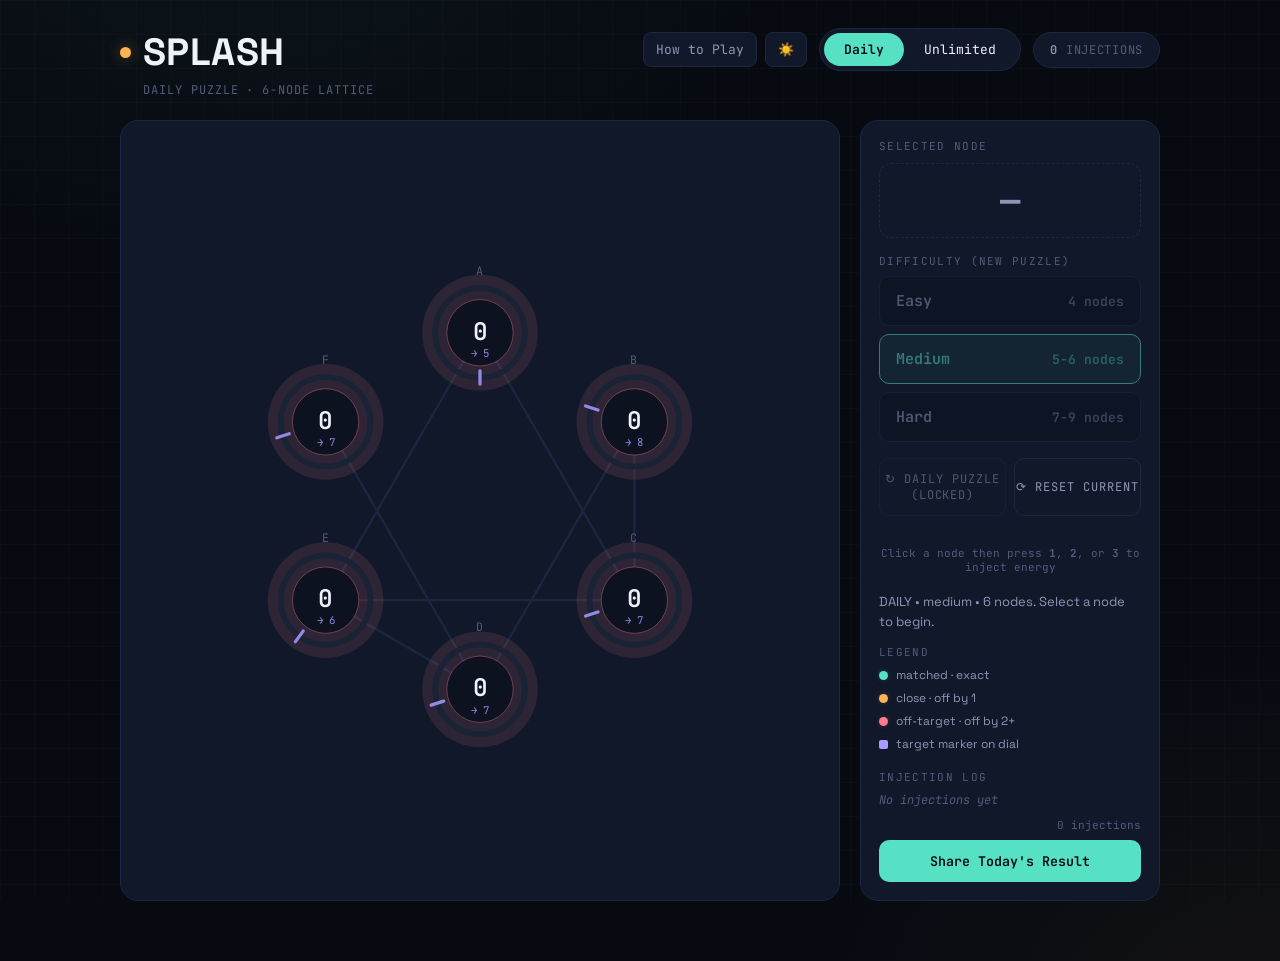
==== commit fa213503: "fixed switching and added top buttons" ====
--- a/game.html
+++ b/game.html
@@ -25,6 +25,19 @@
   --violet:#a99bff;
 }
 
+/* Light mode override */
+[data-theme="light"] {
+  --void:#f8f9fc;
+  --deep:#ffffff;
+  --panel:#f1f3f9;
+  --panel-edge:#d1d5e0;
+  --grid:rgba(0,0,0,0.04);
+  --hi:#1a2236;
+  --mid:#4a5a7a;
+  --dim:#64748b;
+  --amber:#f59e0b;
+}
+
 *{box-sizing:border-box;}
 
 html,body{
@@ -413,24 +426,69 @@
   cursor: pointer;
   margin-top: 8px;
 }
+.top-controls {
+  display: flex;
+  gap: 8px;
+  align-items: center;
+}
+
+.top-btn {
+  background: var(--panel);
+  border: 1px solid var(--panel-edge);
+  color: var(--mid);
+  padding: 8px 12px;
+  border-radius: 8px;
+  font-family: 'JetBrains Mono', monospace;
+  font-size: 13px;
+  cursor: pointer;
+  transition: all 0.2s;
+}
+
+.top-btn:hover {
+  background: var(--cyan);
+  color: #070a11;
+  border-color: var(--cyan);
+}
+
+/* How to play popover */
+.howto-popover {
+  position: fixed;
+  top: 80px;
+  right: 30px;
+  background: var(--panel);
+  border: 1px solid var(--cyan);
+  border-radius: 12px;
+  padding: 20px;
+  max-width: 340px;
+  box-shadow: 0 10px 30px rgba(0,0,0,0.4);
+  display: none;
+  z-index: 100;
+  font-size: 14px;
+  line-height: 1.5;
+}
+.howto-popover.show { display: block; }
 </style>
 </head>
 <body>
 
 <div class="shell">
-  <header>
-    <div class="title-block">
-      <h1>SPLASH</h1>
-      <p id="modeTitle">Daily Puzzle · <span id="nodecount">?</span>-node lattice</p>
-    </div>
-    <div style="display:flex; gap:12px; align-items:center;">
-      <div class="mode-toggle" id="modeToggle">
-        <div class="mode-btn active" data-mode="daily">Daily</div>
-        <div class="mode-btn" data-mode="unlimited">Unlimited</div>
-      </div>
-      <div class="header-pill" id="headerPill"><span id="headerInjections">0</span> injections</div>
-    </div>
-  </header>
+    <header>
+        <div class="title-block">
+          <h1>SPLASH</h1>
+          <p id="modeTitle">Daily Puzzle · <span id="nodecount">?</span>-node lattice</p>
+        </div>
+        <div style="display:flex; gap:12px; align-items:center;">
+          <div class="top-controls">
+            <button class="top-btn" id="howtoBtn">How to Play</button>
+            <button class="top-btn" id="themeToggle">☀️</button>
+          </div>
+          <div class="mode-toggle" id="modeToggle">
+            <div class="mode-btn active" data-mode="daily">Daily</div>
+            <div class="mode-btn" data-mode="unlimited">Unlimited</div>
+          </div>
+          <div class="header-pill" id="headerPill"><span id="headerInjections">0</span> injections</div>
+        </div>
+      </header>
 
   <div class="layout">
     <div class="card graph-card">
@@ -507,6 +565,21 @@
     <button class="modal-newpuzzle" id="modalNewPuzzle">↻ New puzzle</button>
   </div>
 </div>
+<div class="howto-popover" id="howtoPopover">
+    <h3 style="margin:0 0 12px 0; color:var(--cyan);">How to Play SPLASH</h3>
+    <p><strong>Goal:</strong> Make every node's energy match its hidden target value.</p>
+    <ul style="padding-left:18px; margin:12px 0;">
+      <li>Click a node to select it</li>
+      <li>Press <strong>1</strong>, <strong>2</strong>, or <strong>3</strong> to inject energy</li>
+      <li>Energy ripples outward through connected nodes (stronger when closer)</li>
+      <li>Green = Perfect match</li>
+      <li>Yellow = Off by 1</li>
+      <li>Red = Off by 2+</li>
+    </ul>
+    <p><strong>Daily Mode:</strong> One puzzle per day. Medium difficulty. Updates at 3 AM EST.</p>
+    <button onclick="document.getElementById('howtoPopover').classList.remove('show')" style="margin-top:12px; width:100%; padding:10px; background:var(--cyan); color:#070a11; border:none; border-radius:8px; cursor:pointer;">Got it</button>
+  </div>
+</div>
 
 <script>
 const MIN_NODES_EASY = 4; const MAX_NODES_EASY = 4;
@@ -793,7 +866,11 @@
 function hideCongrats(){
   document.getElementById("modalBackdrop").classList.remove("show");
 }
-
+function getTodayStr(){
+  const now = new Date();
+  const today = new Date(now.getTime() - 3*60*60*1000); // 3 AM EST
+  return today.toISOString().slice(0,10);
+}
 function selectNode(n){
   selected = n;
   
@@ -921,8 +998,14 @@
     document.querySelectorAll('.mode-btn').forEach(b => b.classList.remove('active'));
     btn.classList.add('active');
     currentMode = btn.dataset.mode;
+    
     updateUILockState();
-    resetGame();
+
+    if (currentMode === "daily" && dailyPuzzleCache !== null) {
+      resetGame();           // will use cache
+    } else {
+      resetGame();           // will generate new for unlimited
+    }
   });
 });
 // Difficulty buttons
@@ -1003,17 +1086,17 @@
 
   if(currentMode === "daily"){
     // Use cached puzzle if available (prevents regeneration on switch)
-    if (dailyPuzzleCache !== null) {
-      n = dailyPuzzleCache.n;
-      LABELS = [...dailyPuzzleCache.LABELS];
-      EDGES = JSON.parse(JSON.stringify(dailyPuzzleCache.EDGES));
-      POS = JSON.parse(JSON.stringify(dailyPuzzleCache.POS));
-      target = {...dailyPuzzleCache.target};
-      state = {};
-      LABELS.forEach(l => state[l] = 0);
-
-      buildGraphDOM();
-    } else {
+    if (dailyPuzzleCache && dailyPuzzleCache.dateStr === getTodayStr()) {
+    // Restore cache
+    n = dailyPuzzleCache.n;
+    LABELS = [...dailyPuzzleCache.LABELS];
+    EDGES = JSON.parse(JSON.stringify(dailyPuzzleCache.EDGES));
+    POS = JSON.parse(JSON.stringify(dailyPuzzleCache.POS));
+    target = {...dailyPuzzleCache.target};
+    state = {};
+    LABELS.forEach(l => state[l] = 0);
+    buildGraphDOM();
+  } else {
       // First time in Daily mode today — generate and cache
       const now = new Date();
       const today = new Date(now.getTime() - 3*60*60*1000); // 3 AM EST cutoff
@@ -1033,16 +1116,21 @@
 
       // Cache for the session
       dailyPuzzleCache = {
+        dateStr: getTodayStr(),                    // ← Add this
         n: n,
         LABELS: [...LABELS],
         EDGES: JSON.parse(JSON.stringify(EDGES)),
         POS: JSON.parse(JSON.stringify(POS)),
         target: {...target}
-      };
+        };
     }
   } else {
-    // Unlimited mode - always generate new
+    // Only clear cache if the day has changed
+    const now = new Date();
+    const todayStr = new Date(now.getTime() - 3*60*60*1000).toISOString().slice(0,10);
+    if (dailyPuzzleCache && dailyPuzzleCache.dateStr !== todayStr) {
     dailyPuzzleCache = null;
+    }
     let minNodes = currentDifficulty === "easy" ? MIN_NODES_EASY : currentDifficulty === "medium" ? MIN_NODES_MED : MIN_NODES_HARD;
     let maxNodes = currentDifficulty === "easy" ? MAX_NODES_EASY : currentDifficulty === "medium" ? MAX_NODES_MED : MAX_NODES_HARD;
     n = minNodes + Math.floor(Math.random() * (maxNodes - minNodes + 1));
@@ -1080,6 +1168,33 @@
 }
 
 updateUILockState();
+function toggleTheme(){
+  const isLight = document.documentElement.getAttribute('data-theme') === 'light';
+  document.documentElement.setAttribute('data-theme', isLight ? 'dark' : 'light');
+  localStorage.setItem('theme', isLight ? 'dark' : 'light');
+  document.getElementById('themeToggle').textContent = isLight ? '☀️' : '🌙';
+}
+
+// Theme initialization
+if (localStorage.getItem('theme') === 'light') {
+  document.documentElement.setAttribute('data-theme', 'light');
+  document.getElementById('themeToggle').textContent = '🌙';
+} else {
+  document.getElementById('themeToggle').textContent = '☀️';
+}
+
+document.getElementById('themeToggle').addEventListener('click', toggleTheme);
+document.getElementById('howtoBtn').addEventListener('click', () => {
+  document.getElementById('howtoPopover').classList.toggle('show');
+});
+
+// Close popover when clicking outside
+document.addEventListener('click', (e) => {
+  const popover = document.getElementById('howtoPopover');
+  if (!e.target.closest('#howtoBtn') && !e.target.closest('.howto-popover')) {
+    popover.classList.remove('show');
+  }
+});
 resetGame();
 </script>
 </body>
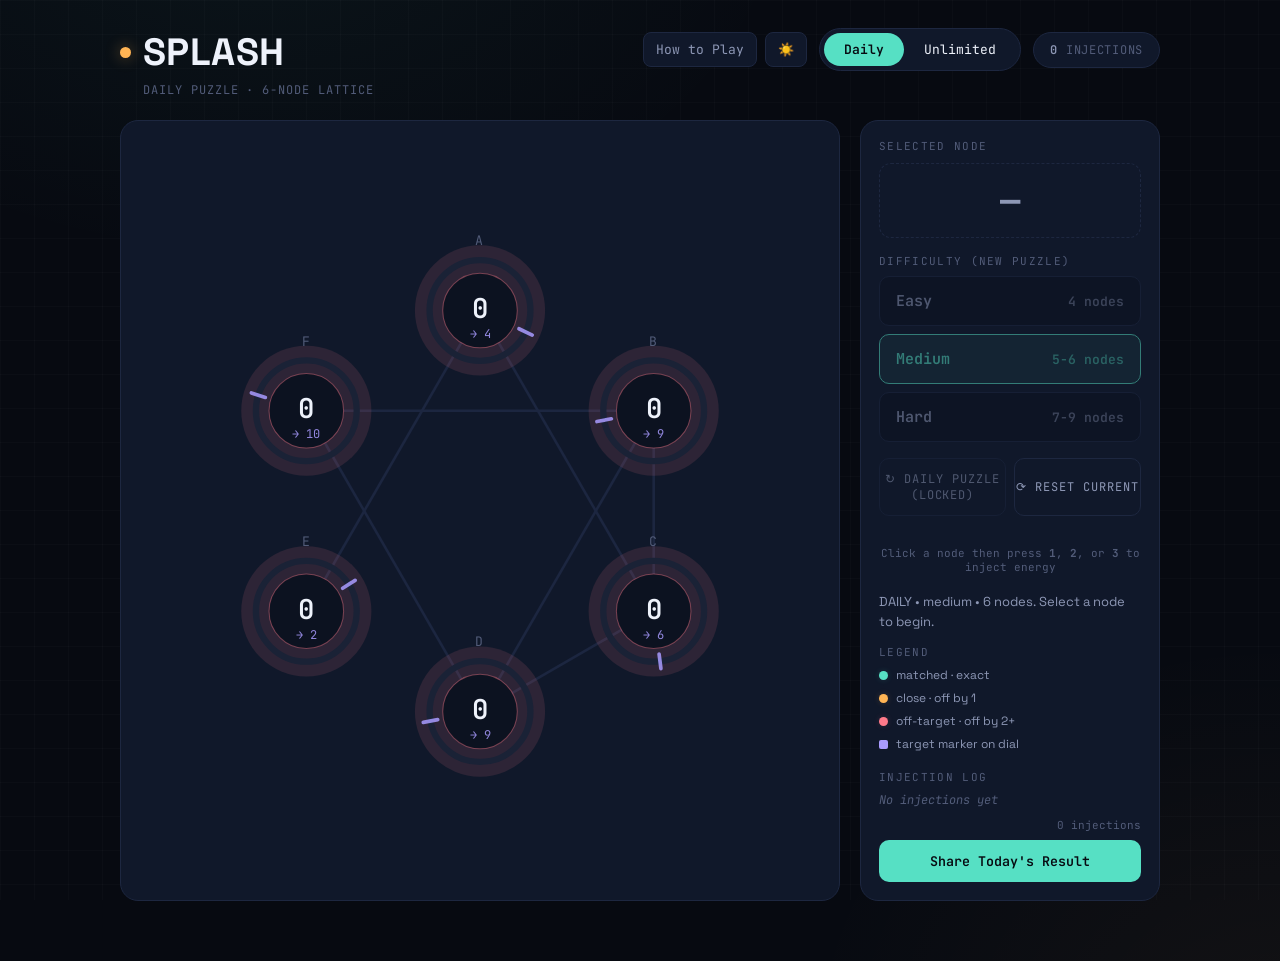
==== commit 1157b7aa: "mobile UI" ====
--- a/game.html
+++ b/game.html
@@ -467,6 +467,114 @@
   line-height: 1.5;
 }
 .howto-popover.show { display: block; }
+/* =========================
+   MOBILE IMPROVEMENTS PATCH
+   ========================= */
+
+   @media (max-width: 768px) {
+
+html {
+  font-size: 14px;
+}
+
+body {
+  font-size: 14px;
+}
+
+/* kill oversized spacing everywhere */
+.shell {
+  padding: 12px 10px 24px;
+}
+
+.card {
+  padding: 12px;
+  border-radius: 14px;
+}
+
+/* HEADER SHRINK */
+header {
+  gap: 8px;
+}
+
+.title-block h1 {
+  font-size: 20px;
+}
+
+.title-block p {
+  font-size: 10px;
+  margin-left: 0;
+}
+
+/* BUTTONS: THIS IS THE BIG ONE */
+button,
+.top-btn,
+.newpuzzle,
+.share-btn,
+.difficulty-btn {
+  font-size: 12px !important;
+  padding: 8px 10px !important;
+  border-radius: 8px;
+}
+
+.mode-btn {
+  font-size: 11px;
+  padding: 6px 10px;
+}
+
+/* PANEL TEXT SHRINK */
+.selected-readout {
+  font-size: 20px;
+  padding: 8px 0;
+}
+
+.section-label {
+  font-size: 10px;
+}
+
+.message {
+  font-size: 12px;
+}
+
+.legend div {
+  font-size: 11px;
+}
+
+.log {
+  font-size: 11px;
+}
+
+.counter {
+  font-size: 10px;
+}
+
+/* REMOVE “DESKTOP FEEL” SPACING */
+.panel {
+  gap: 10px;
+}
+
+.difficulty-select {
+  gap: 6px;
+}
+
+.header-pill {
+  font-size: 10px;
+  padding: 6px 10px;
+}
+}
+
+.graph-card svg {
+  width: 100%;
+  height: auto;
+  max-width: 100%;
+}
+
+/* Critical: prevent overflow scaling weirdness */
+svg#svg {
+  display: block;
+  width: 100%;
+  height: auto;
+  max-height: 70vh;
+}
 </style>
 </head>
 <body>
@@ -991,6 +1099,54 @@
     newPuzzleBtn.textContent = isDaily ? "↻ Daily Puzzle (Locked)" : "↻ New Puzzle";
   }
 }
+// Save the current game state to localStorage
+function saveGameState() {
+  const gameState = {
+    target,
+    state,
+    injections,
+    log,
+    alreadySolved,
+    currentDifficulty,
+    currentMode,
+    LABELS,
+    EDGES,
+    POS,
+    dailyPuzzleCache,
+  };
+  localStorage.setItem('gameState', JSON.stringify(gameState));
+}
+
+// Load the saved game state from localStorage
+function loadGameState() {
+  const savedState = localStorage.getItem('gameState');
+  if (savedState) {
+    const gameState = JSON.parse(savedState);
+    target = gameState.target;
+    state = gameState.state;
+    injections = gameState.injections;
+    log = gameState.log;
+    alreadySolved = gameState.alreadySolved;
+    currentDifficulty = gameState.currentDifficulty;
+    currentMode = gameState.currentMode;
+    LABELS = gameState.LABELS;
+    EDGES = gameState.EDGES;
+    POS = gameState.POS;
+    dailyPuzzleCache = gameState.dailyPuzzleCache;
+
+    buildGraphDOM();
+    updateAll();
+    setMessage("Game progress loaded!");
+  }
+}
+
+// Call saveGameState whenever the game state changes
+document.addEventListener("keydown", saveGameState);
+document.getElementById("newpuzzle").addEventListener("click", saveGameState);
+document.getElementById("resetCurrent").addEventListener("click", saveGameState);
+
+// Load the saved game state on page load
+window.addEventListener("load", loadGameState);
 
 // Mode Toggle
 document.querySelectorAll('.mode-btn').forEach(btn => {
@@ -1081,6 +1237,7 @@
 let dailyPuzzleCache = null;
 
 function resetGame(){
+  localStorage.removeItem('gameState');
   let n;
   let randFunc = Math.random;
 
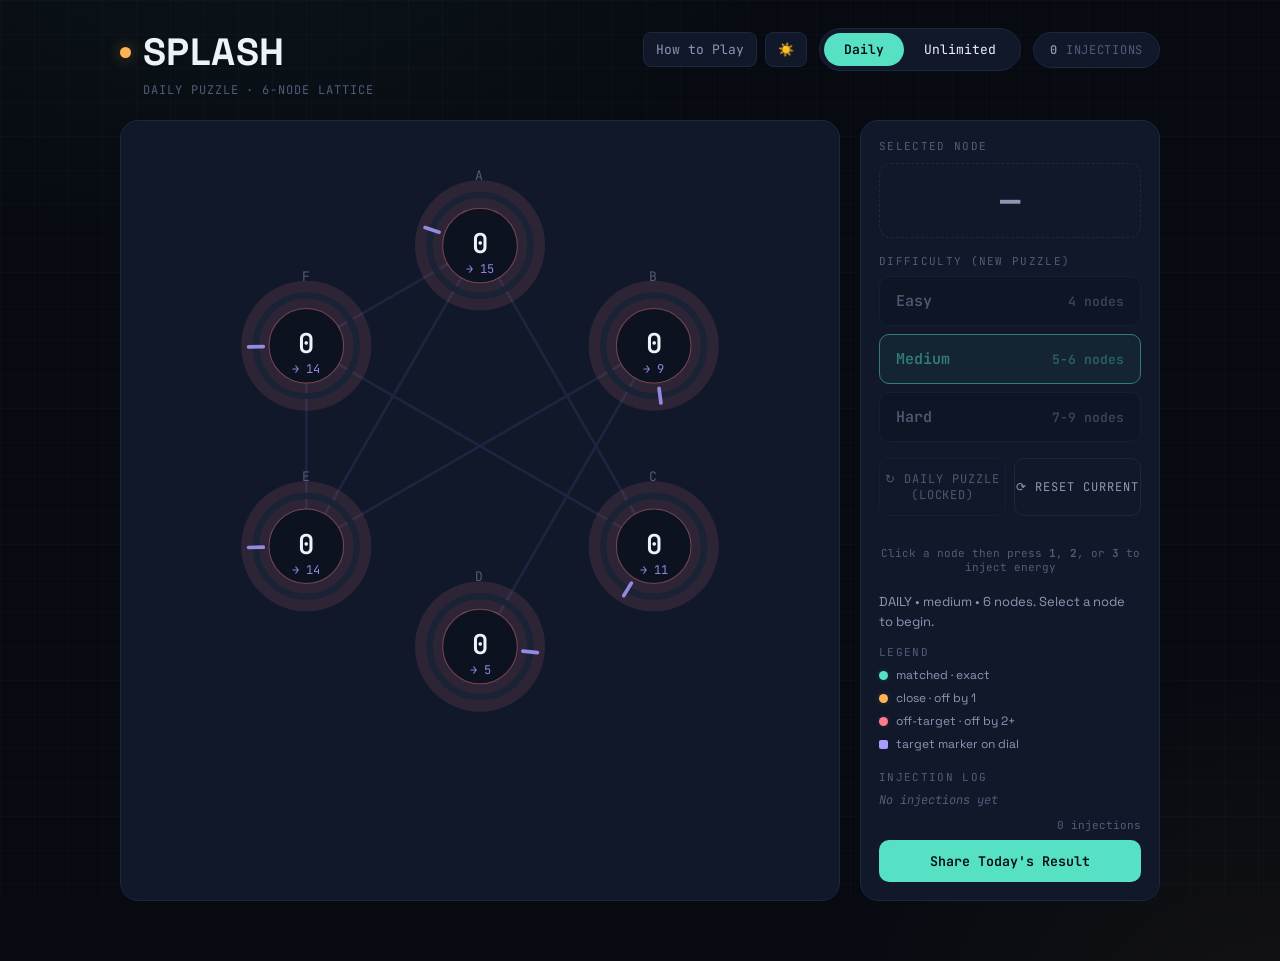
==== commit df238327: "mobile adding buttons" ====
--- a/game.html
+++ b/game.html
@@ -231,7 +231,7 @@
   padding:18px;
 }
 
-.graph-card{ display:flex; align-items:center; justify-content:center; padding:10px; }
+.graph-card{ display:flex; flex-direction: column; align-items:center; justify-content:flex-start; padding:10px; position: relative;}
 .graph-card svg{ width:100%; height:auto; display:block; max-width:560px; }
 
 /* graph elements */
@@ -575,6 +575,65 @@
   height: auto;
   max-height: 70vh;
 }
+/* Mobile controls styling */
+/* Mobile controls styling */
+.mobile-controls {
+
+  margin-top: 12px;
+
+  display: none;
+  gap: 14px;
+
+  padding: 10px 12px;
+  border-radius: 14px;
+
+  background: rgba(16, 24, 42, 0.85);
+  border: 1px solid var(--amber);
+  backdrop-filter: blur(10px);
+}
+
+/* ONLY show on mobile AND when node is selected */
+@media (max-width: 768px) {
+  .mobile-controls.show {
+    display: flex;
+  }
+}
+
+.mobile-btn {
+  font-family: 'JetBrains Mono', monospace;
+  font-size: 18px;
+  font-weight: 700;
+
+  padding: 16px 22px;
+  min-width: 64px;
+
+  border-radius: 12px;
+  border: 1px solid var(--panel-edge);
+
+  background: var(--amber);
+  color: var(--hi);
+
+  cursor: pointer;
+
+  display: flex;
+  align-items: center;
+  justify-content: center;
+
+  transition: all 0.15s ease;
+}
+
+.mobile-btn:active {
+  transform: scale(0.95);
+  background: var(--cyan);
+  color: #070a11;
+  border-color: var(--cyan);
+}
+
+.mobile-btn:hover {
+  background: var(--cyan); /* Match hover effect with other buttons */
+  color: #070a11;
+}
+
 </style>
 </head>
 <body>
@@ -597,13 +656,17 @@
           <div class="header-pill" id="headerPill"><span id="headerInjections">0</span> injections</div>
         </div>
       </header>
-
   <div class="layout">
     <div class="card graph-card">
       <svg id="svg" viewBox="0 0 600 600">
         <g id="edges"></g>
         <g id="nodes"></g>
       </svg>
+      <div class="mobile-controls" id="mobileControls">
+        <button class="mobile-btn" data-value="1">+1</button>
+        <button class="mobile-btn" data-value="2">+2</button>
+        <button class="mobile-btn" data-value="3">+3</button>
+      </div>
     </div>
 
     <div class="panel">
@@ -979,14 +1042,14 @@
   const today = new Date(now.getTime() - 3*60*60*1000); // 3 AM EST
   return today.toISOString().slice(0,10);
 }
-function selectNode(n){
+function selectNode(n) {
   selected = n;
-  
+
   // Clear all selections first
   document.querySelectorAll(".node").forEach(g => {
     g.classList.remove("selected");
   });
-  
+
   // Add to the new one
   const nodeEl = document.querySelector(`.node[data-id="${n}"]`);
   if (nodeEl) nodeEl.classList.add("selected");
@@ -994,6 +1057,31 @@
   document.getElementById("selreadout").textContent = n;
   document.getElementById("selreadout").classList.add("armed");
   setMessage(`Node ${n} selected. Press 1, 2, or 3 to inject energy.`);
+
+  // Show mobile controls only on mobile
+  const mobileControls = document.getElementById("mobileControls");
+    if (mobileControls && window.innerWidth <= 768) {
+    mobileControls.classList.add("show");
+    }
+}
+
+// Hide mobile controls when no node is selected
+function deselectNode() {
+  selected = null;
+
+  document.querySelectorAll(".node").forEach(g => {
+    g.classList.remove("selected");
+  });
+
+  document.getElementById("selreadout").textContent = "—";
+  document.getElementById("selreadout").classList.remove("armed");
+  setMessage("Select a node to begin calibration.");
+
+  // Hide mobile controls
+  const mobileControls = document.getElementById("mobileControls");
+    if (mobileControls) {
+    mobileControls.classList.remove("show");
+    }
 }
 
 function setMessage(msg){ document.getElementById("message").textContent = msg; }
@@ -1352,6 +1440,14 @@
     popover.classList.remove('show');
   }
 });
+document.querySelectorAll(".mobile-btn").forEach(btn => {
+  btn.addEventListener("click", () => {
+    const value = parseInt(btn.dataset.value, 10);
+    if (selected) {
+      inject(selected, value);
+    }
+  });
+});
 resetGame();
 </script>
 </body>
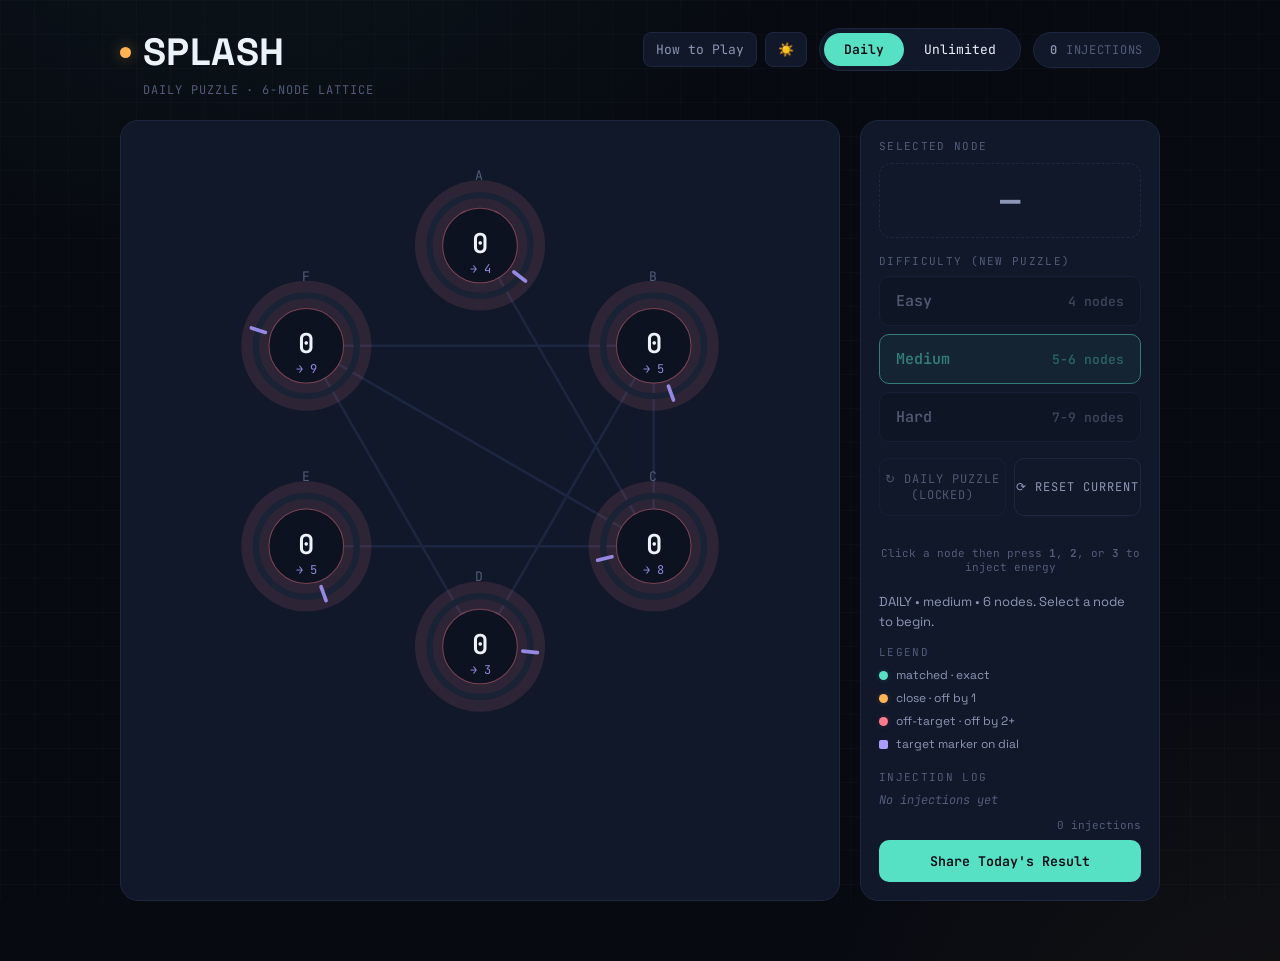
==== commit b360ee76: "fixed visual glitch with mobile buttons" ====
--- a/game.html
+++ b/game.html
@@ -771,7 +771,16 @@
 let alreadySolved = false;
 let currentDifficulty = "medium";
 let currentMode = "daily";
-
+function updateMobileControlsVisibility() {
+  const el = document.getElementById("mobileControls");
+  if (!el) return;
+
+  if (selected && window.innerWidth <= 768) {
+    el.classList.add("show");
+  } else {
+    el.classList.remove("show");
+  }
+}
 // Seeded random for Daily consistency
 function seededRandom(seed) {
   let s = seed;
@@ -1058,11 +1067,7 @@
   document.getElementById("selreadout").classList.add("armed");
   setMessage(`Node ${n} selected. Press 1, 2, or 3 to inject energy.`);
 
-  // Show mobile controls only on mobile
-  const mobileControls = document.getElementById("mobileControls");
-    if (mobileControls && window.innerWidth <= 768) {
-    mobileControls.classList.add("show");
-    }
+  updateMobileControlsVisibility();
 }
 
 // Hide mobile controls when no node is selected
@@ -1077,11 +1082,7 @@
   document.getElementById("selreadout").classList.remove("armed");
   setMessage("Select a node to begin calibration.");
 
-  // Hide mobile controls
-  const mobileControls = document.getElementById("mobileControls");
-    if (mobileControls) {
-    mobileControls.classList.remove("show");
-    }
+  updateMobileControlsVisibility();
 }
 
 function setMessage(msg){ document.getElementById("message").textContent = msg; }
@@ -1247,8 +1248,12 @@
 
     if (currentMode === "daily" && dailyPuzzleCache !== null) {
       resetGame();           // will use cache
+      selected = null;
+        updateMobileControlsVisibility();
     } else {
       resetGame();           // will generate new for unlimited
+      selected = null;
+        updateMobileControlsVisibility();
     }
   });
 });
@@ -1299,7 +1304,7 @@
     state[l] = 0;
   });
   
-  selected = null;
+  deselectNode();
   injections = 0;
   log = [];
   alreadySolved = false;
@@ -1390,7 +1395,7 @@
   }
 
   // Common reset
-  selected = null;
+  deselectNode();
   injections = 0;
   log = [];
   alreadySolved = false;
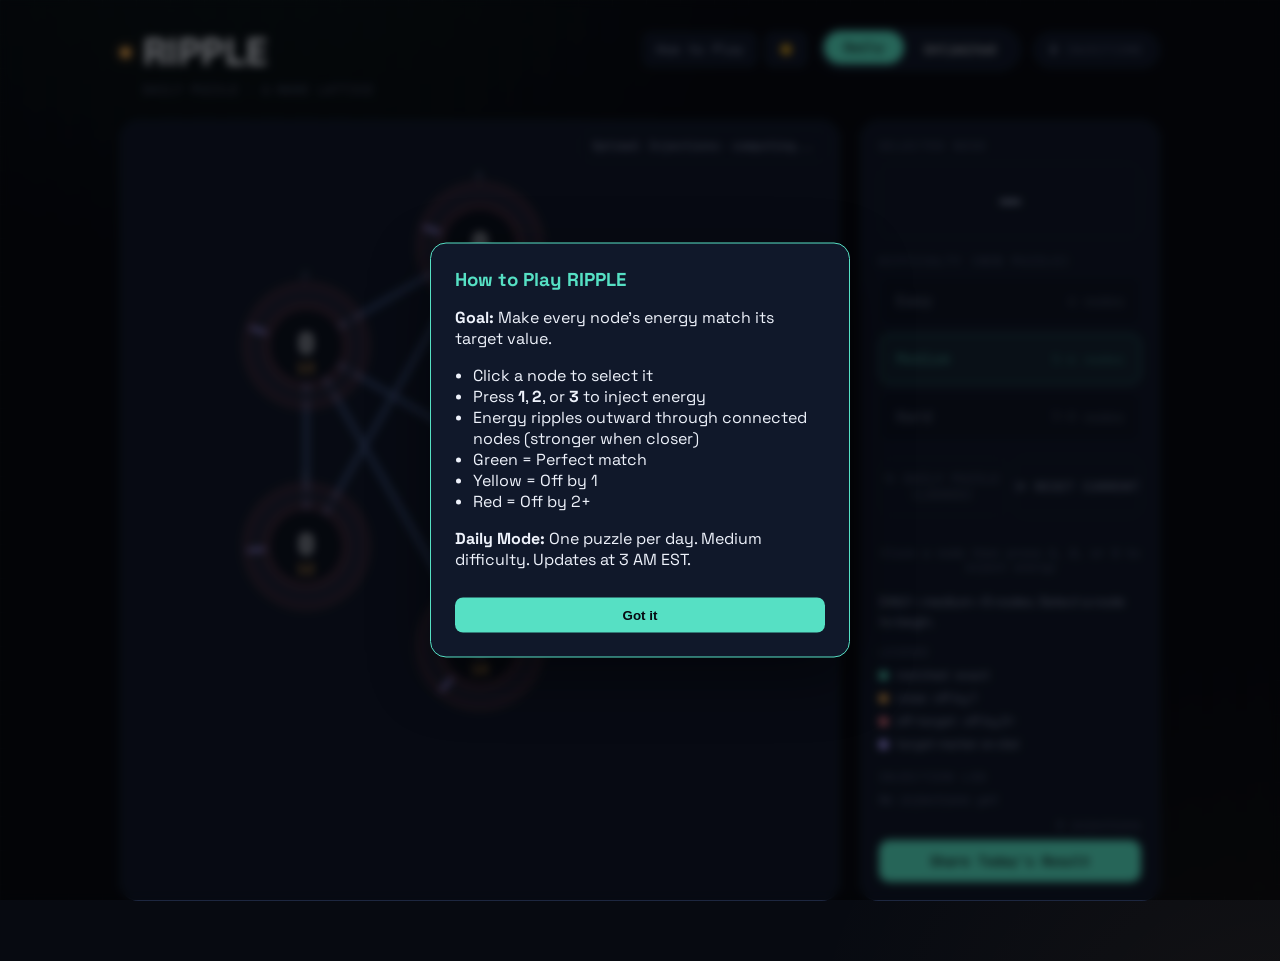
==== commit 8fb828a2: "beam search optimized solution" ====
--- a/game.html
+++ b/game.html
@@ -3,7 +3,7 @@
 <head>
 <meta charset="UTF-8">
 <meta name="viewport" content="width=device-width, initial-scale=1.0">
-<title>SPLASH</title>
+<title>RIPPLE</title>
 <style>
 @import url('https://fonts.googleapis.com/css2?family=JetBrains+Mono:wght@400;500;600;700&family=Space+Grotesk:wght@500;600;700&display=swap');
 
@@ -115,12 +115,16 @@
   font-family: 'JetBrains Mono', monospace;
   font-size: 13px;
   cursor: pointer;
-  transition: all 0.2s;
+  transition:
+    background .25s ease,
+    color .25s ease,
+    transform .2s ease;
 }
 .mode-btn.active {
   background: var(--cyan);
   color: #070a11;
   font-weight: 600;
+  transform:translateY(-2px);
 }
 
 .header-pill{
@@ -235,8 +239,38 @@
 .graph-card svg{ width:100%; height:auto; display:block; max-width:560px; }
 
 /* graph elements */
-.edge{ stroke:#1c2640; stroke-width:2.5; transition:stroke 0.25s, stroke-width 0.25s; }
-.edge.active{ stroke:var(--amber); stroke-width:3.5; }
+.edge{
+  stroke:#3c4f7a;
+  stroke-width:4;
+  filter: drop-shadow(0 0 3px rgba(60,79,122,0.5));
+  opacity: 0;
+  transform: translateY(-8px);
+  transition:stroke 0.25s, stroke-width 0.25s;
+}
+.edge.active{ 
+    stroke:var(--amber); 
+    stroke-width:6;
+    filter:
+    drop-shadow(0 0 6px var(--amber))
+    drop-shadow(0 0 12px var(--amber));
+}
+.edge.visible {
+    opacity: 0.95;
+}
+.edge.reveal {
+  animation: edgeDropIn 0.55s cubic-bezier(.2,.8,.2,1) forwards;
+}
+
+@keyframes edgeDropIn {
+  from {
+    opacity: 0;
+    transform: translateY(-10px);
+  }
+  to {
+    opacity: 0.95;
+    transform: translateY(0px);
+  }
+}
 
 .node{ cursor:pointer; }
 .node .track{ fill:none; stroke:#1a2236; stroke-width:6; }
@@ -273,7 +307,7 @@
 }
 .node .target{
   font-family:'JetBrains Mono', monospace;
-  fill:var(--violet); text-anchor:middle; opacity:0.85;
+  fill:var(--amber); text-anchor:middle; opacity:0.85;
 }
 
 .selection-ring{
@@ -450,23 +484,50 @@
   border-color: var(--cyan);
 }
 
-/* How to play popover */
 .howto-popover {
   position: fixed;
-  top: 80px;
-  right: 30px;
+
+  top: 50%;
+  left: 50%;
+  transform: translate(-50%, -50%) scale(.8);
+
   background: var(--panel);
   border: 1px solid var(--cyan);
-  border-radius: 12px;
-  padding: 20px;
-  max-width: 340px;
-  box-shadow: 0 10px 30px rgba(0,0,0,0.4);
-  display: none;
-  z-index: 100;
-  font-size: 14px;
-  line-height: 1.5;
-}
-.howto-popover.show { display: block; }
+  border-radius: 16px;
+
+  padding: 24px;
+  max-width: 420px;
+  width: calc(100% - 32px);
+
+  z-index: 999;
+
+  opacity: 0;
+  pointer-events: none;
+
+  transition:
+    opacity .25s ease,
+    transform .25s ease;
+
+  box-shadow: 0 20px 60px rgba(0,0,0,.45);
+}
+
+.howto-popover.show {
+  animation: popupAppear .3s cubic-bezier(.2,.8,.2,1);
+  opacity:1;
+  pointer-events:auto;
+  transform:translate(-50%,-50%) scale(1);
+}
+
+@keyframes popupAppear{
+  from{
+    opacity:0;
+    transform:translate(-50%,-50%) scale(.8);
+  }
+  to{
+    opacity:1;
+    transform:translate(-50%,-50%) scale(1);
+  }
+}
 /* =========================
    MOBILE IMPROVEMENTS PATCH
    ========================= */
@@ -634,6 +695,66 @@
   color: #070a11;
 }
 
+.graph-card.animating svg {
+  animation: graphSwap 0.45s cubic-bezier(.2,.8,.2,1);
+}
+
+@keyframes graphSwap {
+  0% {
+    opacity: 1;
+    transform: scale(1);
+  }
+
+  45% {
+    opacity: 0;
+    transform: scale(0.94);
+  }
+
+  55% {
+    opacity: 0;
+    transform: scale(1.06);
+  }
+
+  100% {
+    opacity: 1;
+    transform: scale(1);
+  }
+}
+.howto-backdrop{
+  position:fixed;
+  inset:0;
+
+  background:rgba(0,0,0,.55);
+  backdrop-filter:blur(4px);
+
+  opacity:0;
+  visibility:hidden;
+
+  transition:opacity .25s ease;
+
+  z-index:998;
+  pointer-events: none;
+  transition: opacity 0.25s ease;
+}
+
+.howto-backdrop.show{
+  opacity:1;
+  visibility:visible;
+  pointer-events: auto;
+}
+.node.entering {
+  animation: nodeAppear 1s cubic-bezier(.2,.8,.2,1) both;
+}
+
+@keyframes nodeAppear {
+    from {
+    opacity: 0;
+  }
+  to {
+    opacity: 1;
+  }
+}
+
 </style>
 </head>
 <body>
@@ -641,7 +762,7 @@
 <div class="shell">
     <header>
         <div class="title-block">
-          <h1>SPLASH</h1>
+          <h1>RIPPLE</h1>
           <p id="modeTitle">Daily Puzzle · <span id="nodecount">?</span>-node lattice</p>
         </div>
         <div style="display:flex; gap:12px; align-items:center;">
@@ -658,6 +779,21 @@
       </header>
   <div class="layout">
     <div class="card graph-card">
+        <div id="optimalDisplay" style="
+  position:absolute;
+  top:10px;
+  right:12px;
+  font-family:'JetBrains Mono', monospace;
+  font-size:12px;
+  color:var(--mid);
+  background:rgba(16,24,42,0.7);
+  border:1px solid var(--panel-edge);
+  padding:6px 10px;
+  border-radius:10px;
+  backdrop-filter: blur(8px);
+">
+  Optimal Injections: —
+</div>
       <svg id="svg" viewBox="0 0 600 600">
         <g id="edges"></g>
         <g id="nodes"></g>
@@ -736,9 +872,10 @@
     <button class="modal-newpuzzle" id="modalNewPuzzle">↻ New puzzle</button>
   </div>
 </div>
+<div class="howto-backdrop" id="howtoBackdrop"></div>
 <div class="howto-popover" id="howtoPopover">
-    <h3 style="margin:0 0 12px 0; color:var(--cyan);">How to Play SPLASH</h3>
-    <p><strong>Goal:</strong> Make every node's energy match its hidden target value.</p>
+    <h3 style="margin:0 0 12px 0; color:var(--cyan);">How to Play RIPPLE</h3>
+    <p><strong>Goal:</strong> Make every node's energy match its target value.</p>
     <ul style="padding-left:18px; margin:12px 0;">
       <li>Click a node to select it</li>
       <li>Press <strong>1</strong>, <strong>2</strong>, or <strong>3</strong> to inject energy</li>
@@ -748,10 +885,27 @@
       <li>Red = Off by 2+</li>
     </ul>
     <p><strong>Daily Mode:</strong> One puzzle per day. Medium difficulty. Updates at 3 AM EST.</p>
-    <button onclick="document.getElementById('howtoPopover').classList.remove('show')" style="margin-top:12px; width:100%; padding:10px; background:var(--cyan); color:#070a11; border:none; border-radius:8px; cursor:pointer;">Got it</button>
-  </div>
+    <button
+  onclick="
+    document.getElementById('howtoPopover').classList.remove('show');
+    document.getElementById('howtoBackdrop').classList.remove('show');
+  "
+  style="
+    margin-top:12px;
+    width:100%;
+    padding:10px;
+    background:var(--cyan);
+    color:#070a11;
+    border:none;
+    border-radius:8px;
+    cursor:pointer;
+    font-weight:600;
+  "
+>
+  Got it
+</button>
 </div>
-
+<script src="solver.js"></script>
 <script>
 const MIN_NODES_EASY = 4; const MAX_NODES_EASY = 4;
 const MIN_NODES_MED = 5;  const MAX_NODES_MED = 6;
@@ -775,9 +929,10 @@
   const el = document.getElementById("mobileControls");
   if (!el) return;
 
-  if (selected && window.innerWidth <= 768) {
+  const shouldShow = selected && window.innerWidth <= 768;
+  if (shouldShow && !el.classList.contains("show")) {
     el.classList.add("show");
-  } else {
+  } else if (!shouldShow && el.classList.contains("show")) {
     el.classList.remove("show");
   }
 }
@@ -796,6 +951,34 @@
     [arr[i],arr[j]] = [arr[j],arr[i]];
   }
   return arr;
+}
+function computeOptimalAsync() {
+  if (typeof computeOptimalInjections !== "function") return;
+
+  const labels = LABELS;
+  const edges = EDGES;
+  const tgt = target;
+
+  const token = Symbol(); // prevents race conditions
+  computeOptimalAsync._token = token;
+
+  requestIdleCallback(() => {
+    try {
+      const optimal = computeOptimalInjections(labels, edges, tgt);
+
+      // ignore stale computations
+      if (computeOptimalAsync._token !== token) return;
+      if (labels !== LABELS) return;
+
+      document.getElementById("optimalDisplay").textContent =
+        "Optimal Injections: " + (optimal ?? "?");
+
+    } catch (e) {
+      console.error("solver error:", e);
+      document.getElementById("optimalDisplay").textContent =
+        "Optimal Injections: error";
+    }
+  });
 }
 
 function buildGraphTopology(n){
@@ -864,7 +1047,6 @@
   }
   return dist;
 }
-
 function bfsParent(source){
   const dist = {}, parent = {};
   LABELS.forEach(l => { dist[l] = null; parent[l] = null; });
@@ -893,7 +1075,20 @@
     obj[n] += contribution(value, dist[n]);
   }
 }
-
+function animatePuzzleTransition(callback){
+  const graphCard = document.querySelector(".graph-card");
+
+  // freeze rendering (prevents intermediate SVG frames)
+  graphCard.style.visibility = "hidden";
+
+  requestAnimationFrame(() => {
+    callback();
+
+    requestAnimationFrame(() => {
+      graphCard.style.visibility = "visible";
+    });
+  });
+}
 function generatePuzzle(){
   target = {}; 
   state = {};
@@ -928,6 +1123,12 @@
   }
 
   maxScale = Math.max(...Object.values(target), 1) * 1.25 || 10;
+  document.getElementById("optimalDisplay").textContent =
+    "Optimal Injections: computing...";
+
+  requestIdleCallback(() => {
+    computeOptimalAsync();
+  });
 }
 
 
@@ -946,8 +1147,15 @@
 const svgRoot = document.getElementById("svg");
 
 function buildGraphDOM(){
-  svgEdges.innerHTML = "";
-  svgNodes.innerHTML = "";
+    const svgEdges = document.getElementById("edges");
+  const svgNodes = document.getElementById("nodes");
+
+  // HARD RESET: prevent any intermediate rendering of old nodes
+  svgNodes.replaceChildren();
+  svgEdges.replaceChildren();
+
+  // force browser to flush old frame BEFORE adding new nodes
+  void svgNodes.offsetHeight;
 
   const n = LABELS.length;
   const R = Math.min(235, 125 + n*11);
@@ -989,11 +1197,34 @@
       <circle class="flash" r="${R_CORE}"></circle>
       <text class="label" y="${-R_OUTER-14}" style="font-size:${Math.max(10,12*scale)}px">${l}</text>
       <text class="value" y="${7*scale}" style="font-size:${Math.max(14,25*scale)}px">0</text>
-      <text class="target" y="${25*scale}" style="font-size:${Math.max(9,11*scale)}px">→ 0</text>
-    `;
+    <text class="target" y="${25*scale}" style="font-size:${Math.max(11,13*scale)}px; font-weight:700">0</text>    `;
     g.addEventListener("click", () => selectNode(l));
     svgNodes.appendChild(g);
   }
+  document.querySelectorAll(".node").forEach((node, i) => {
+  node.classList.add("entering");
+
+  node.style.animationDelay = `${i * 120}ms`;
+
+  node.addEventListener("animationend", () => {
+    node.classList.remove("entering");
+  }, { once:true });
+});
+const edgeEls = Array.from(document.querySelectorAll(".edge"));
+
+// sort edges top → bottom using midpoint Y
+edgeEls.sort((a, b) => {
+  const ay = (parseFloat(a.getAttribute("y1")) + parseFloat(a.getAttribute("y2"))) / 2;
+  const by = (parseFloat(b.getAttribute("y1")) + parseFloat(b.getAttribute("y2"))) / 2;
+  return ay - by;
+});
+
+// stagger reveal
+edgeEls.forEach((edge, i) => {
+  setTimeout(() => {
+    edge.classList.add("reveal");
+  }, i * 100); // tweak speed here
+});
 }
 
 function angleToPoint(fraction, radius){
@@ -1018,11 +1249,13 @@
   tick.setAttribute("x2", p2.x); tick.setAttribute("y2", p2.y);
 
   g.querySelector(".value").textContent = state[n];
-  g.querySelector(".target").textContent = "→ " + target[n];
+  g.querySelector(".target").textContent = target[n];
 }
 
 function updateAll(){
-  LABELS.forEach(updateNodeVisual);
+  requestAnimationFrame(() => {
+    LABELS.forEach(updateNodeVisual);
+  });
 }
 
 function showCongrats(){
@@ -1223,15 +1456,19 @@
     POS = gameState.POS;
     dailyPuzzleCache = gameState.dailyPuzzleCache;
 
+    requestAnimationFrame(() => {
     buildGraphDOM();
-    updateAll();
-    setMessage("Game progress loaded!");
+    requestAnimationFrame(() => {
+        updateAll();
+        setMessage("Game progress loaded!");
+    });
+    });
+    updateMobileControlsVisibility();
   }
 }
 
 // Call saveGameState whenever the game state changes
 document.addEventListener("keydown", saveGameState);
-document.getElementById("newpuzzle").addEventListener("click", saveGameState);
 document.getElementById("resetCurrent").addEventListener("click", saveGameState);
 
 // Load the saved game state on page load
@@ -1246,15 +1483,7 @@
     
     updateUILockState();
 
-    if (currentMode === "daily" && dailyPuzzleCache !== null) {
-      resetGame();           // will use cache
-      selected = null;
-        updateMobileControlsVisibility();
-    } else {
-      resetGame();           // will generate new for unlimited
-      selected = null;
-        updateMobileControlsVisibility();
-    }
+    animatePuzzleTransition(resetGame);
   });
 });
 // Difficulty buttons
@@ -1271,16 +1500,20 @@
     setMessage("Daily puzzle is fixed. It updates at 3 AM EST.");
     return;
   }
-  resetGame();
+  saveGameState();
+  animatePuzzleTransition(resetGame);
 });
-document.getElementById("resetCurrent").addEventListener("click", resetCurrentPuzzle);
+document.getElementById("resetCurrent")
+  .addEventListener("click", () => {
+    resetCurrentPuzzle();
+  });
 document.getElementById("modalNewPuzzle").addEventListener("click", () => {
   hideCongrats();
   if (currentMode === "daily") {
     setMessage("Daily puzzle completed! Come back tomorrow at 3 AM EST for the next one.");
     return;
   }
-  resetGame();
+  animatePuzzleTransition(resetGame);
 });document.getElementById("modalClose").addEventListener("click", hideCongrats);
 document.getElementById("modalBackdrop").addEventListener("click", (e) => {
   if(e.target.id === "modalBackdrop") hideCongrats();
@@ -1288,12 +1521,12 @@
 
 document.getElementById("shareBtn").addEventListener("click", () => {
   const date = new Date().toISOString().slice(0,10);
-  const text = `🌊 SPLASH ${date}\n${currentDifficulty.toUpperCase()} • ${LABELS.length} nodes • ${injections} injections\nSolved!`;
+  const text = `⚡️ RIPPLE ${date}\n${currentDifficulty.toUpperCase()} • ${LABELS.length} nodes • ${injections} injections\nSolved!`;
   navigator.clipboard.writeText(text).then(() => alert("✅ Copied to clipboard!"));
 });
 
 document.addEventListener("keydown", (e) => {
-  if(e.key.toLowerCase() === "r") resetGame();
+  if(e.key.toLowerCase() === "r") animatePuzzleTransition(resetGame);
   if(e.key === "Escape") hideCongrats();
   if(["1","2","3"].includes(e.key) && selected) inject(selected, parseInt(e.key));
 });
@@ -1323,6 +1556,7 @@
   
   setMessage(`Puzzle reset — same targets. Select a node to begin again.`);
   updateAll();
+  updateMobileControlsVisibility();
 }
 
 
@@ -1331,28 +1565,31 @@
 
 function resetGame(){
   localStorage.removeItem('gameState');
+
   let n;
   let randFunc = Math.random;
 
   if(currentMode === "daily"){
-    // Use cached puzzle if available (prevents regeneration on switch)
+
     if (dailyPuzzleCache && dailyPuzzleCache.dateStr === getTodayStr()) {
-    // Restore cache
-    n = dailyPuzzleCache.n;
-    LABELS = [...dailyPuzzleCache.LABELS];
-    EDGES = JSON.parse(JSON.stringify(dailyPuzzleCache.EDGES));
-    POS = JSON.parse(JSON.stringify(dailyPuzzleCache.POS));
-    target = {...dailyPuzzleCache.target};
-    state = {};
-    LABELS.forEach(l => state[l] = 0);
-    buildGraphDOM();
-  } else {
-      // First time in Daily mode today — generate and cache
+
+      // restore cache
+      n = dailyPuzzleCache.n;
+      LABELS = [...dailyPuzzleCache.LABELS];
+      EDGES = JSON.parse(JSON.stringify(dailyPuzzleCache.EDGES));
+      POS = JSON.parse(JSON.stringify(dailyPuzzleCache.POS));
+
+      target = {...dailyPuzzleCache.target};
+
+    } else {
+
       const now = new Date();
-      const today = new Date(now.getTime() - 3*60*60*1000); // 3 AM EST cutoff
+      const today = new Date(now.getTime() - 3*60*60*1000);
       const dateStr = today.toISOString().slice(0,10);
       const seed = dateStr.split('-').reduce((sum, p) => sum + parseInt(p), 0);
+
       randFunc = seededRandom(seed);
+
       n = 5 + Math.floor(randFunc() * 2);
       currentDifficulty = "medium";
 
@@ -1364,25 +1601,35 @@
       buildGraphDOM();
       generatePuzzle();
 
-      // Cache for the session
       dailyPuzzleCache = {
-        dateStr: getTodayStr(),                    // ← Add this
-        n: n,
+        dateStr: getTodayStr(),
+        n,
         LABELS: [...LABELS],
         EDGES: JSON.parse(JSON.stringify(EDGES)),
         POS: JSON.parse(JSON.stringify(POS)),
         target: {...target}
-        };
+      };
+
+      computeOptimalAsync();
     }
+
   } else {
-    // Only clear cache if the day has changed
+
     const now = new Date();
     const todayStr = new Date(now.getTime() - 3*60*60*1000).toISOString().slice(0,10);
+
     if (dailyPuzzleCache && dailyPuzzleCache.dateStr !== todayStr) {
-    dailyPuzzleCache = null;
+      dailyPuzzleCache = null;
     }
-    let minNodes = currentDifficulty === "easy" ? MIN_NODES_EASY : currentDifficulty === "medium" ? MIN_NODES_MED : MIN_NODES_HARD;
-    let maxNodes = currentDifficulty === "easy" ? MAX_NODES_EASY : currentDifficulty === "medium" ? MAX_NODES_MED : MAX_NODES_HARD;
+
+    let minNodes = currentDifficulty === "easy" ? MIN_NODES_EASY :
+                   currentDifficulty === "medium" ? MIN_NODES_MED :
+                   MIN_NODES_HARD;
+
+    let maxNodes = currentDifficulty === "easy" ? MAX_NODES_EASY :
+                   currentDifficulty === "medium" ? MAX_NODES_MED :
+                   MAX_NODES_HARD;
+
     n = minNodes + Math.floor(Math.random() * (maxNodes - minNodes + 1));
 
     const topo = buildGraphTopology(n, randFunc);
@@ -1392,9 +1639,19 @@
 
     buildGraphDOM();
     generatePuzzle();
-  }
-
-  // Common reset
+
+    computeOptimalAsync();
+  }
+
+  // -------------------------
+  // ALWAYS RESET RUNTIME STATE
+  // -------------------------
+
+  state = {};
+  LABELS.forEach(l => state[l] = 0);
+
+  maxScale = Math.max(...Object.values(target), 1) * 1.25 || 10;
+
   deselectNode();
   injections = 0;
   log = [];
@@ -1411,10 +1668,13 @@
   document.getElementById("counter").textContent = "0 injections";
 
   const modeText = currentMode === "daily" ? "Daily Puzzle" : "Unlimited Mode";
-  document.getElementById("modeTitle").textContent = `${modeText} · ${n}-node lattice`;
+  document.getElementById("modeTitle").textContent =
+    `${modeText} · ${n}-node lattice`;
 
   setMessage(`${currentMode.toUpperCase()} • ${currentDifficulty} • ${n} nodes. Select a node to begin.`);
+
   updateAll();
+  updateMobileControlsVisibility();
 }
 
 updateUILockState();
@@ -1435,14 +1695,24 @@
 
 document.getElementById('themeToggle').addEventListener('click', toggleTheme);
 document.getElementById('howtoBtn').addEventListener('click', () => {
-  document.getElementById('howtoPopover').classList.toggle('show');
+  const popover = document.getElementById('howtoPopover');
+  const backdrop = document.getElementById('howtoBackdrop');
+
+  popover.classList.add('show');
+  backdrop.classList.add('show');
 });
 
 // Close popover when clicking outside
 document.addEventListener('click', (e) => {
   const popover = document.getElementById('howtoPopover');
-  if (!e.target.closest('#howtoBtn') && !e.target.closest('.howto-popover')) {
+  const backdrop = document.getElementById('howtoBackdrop');
+
+  if (
+    !e.target.closest('#howtoBtn') &&
+    !e.target.closest('.howto-popover')
+  ) {
     popover.classList.remove('show');
+    backdrop.classList.remove('show');
   }
 });
 document.querySelectorAll(".mobile-btn").forEach(btn => {
@@ -1453,6 +1723,15 @@
     }
   });
 });
+window.addEventListener("resize", updateMobileControlsVisibility);
+window.addEventListener("orientationchange", updateMobileControlsVisibility);
+window.addEventListener('load', () => {
+  const popover = document.getElementById('howtoPopover');
+  const backdrop = document.getElementById('howtoBackdrop');
+
+  popover.classList.add('show');
+  backdrop.classList.add('show');
+});
 resetGame();
 </script>
 </body>
